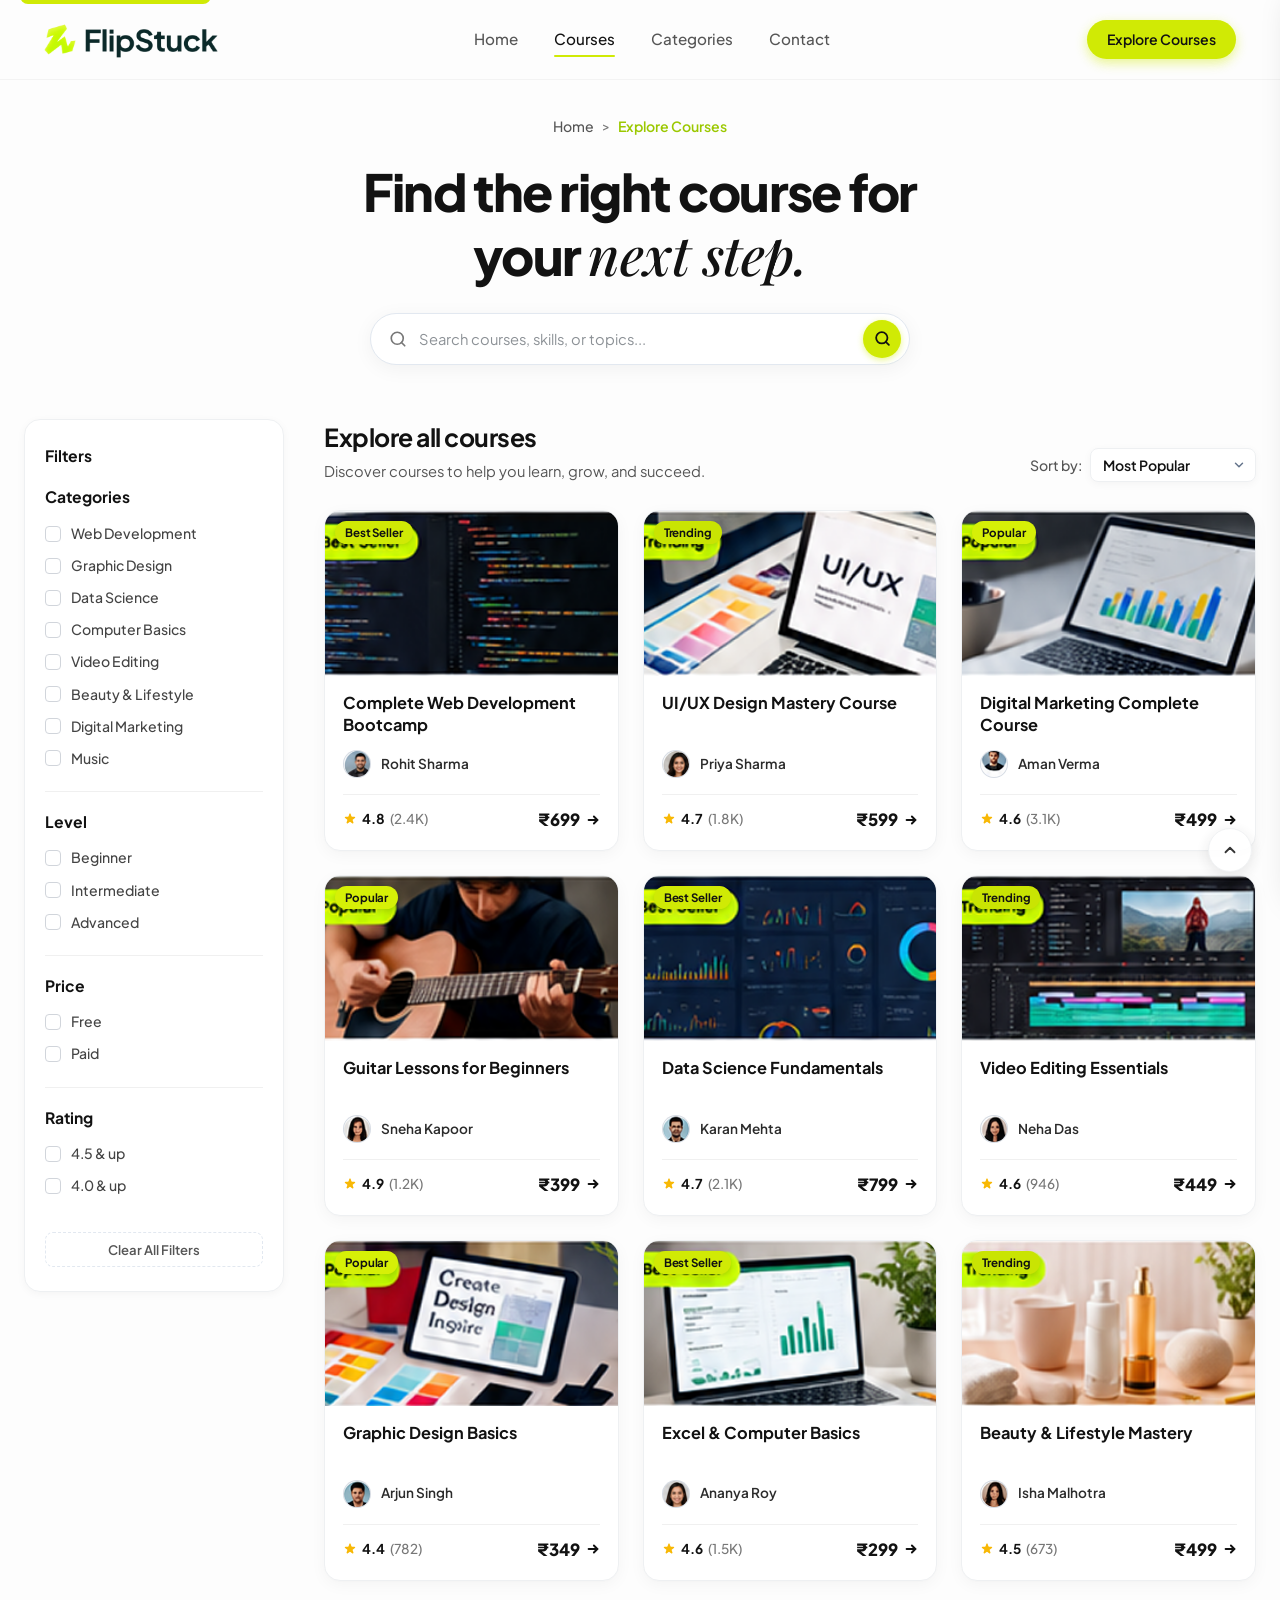
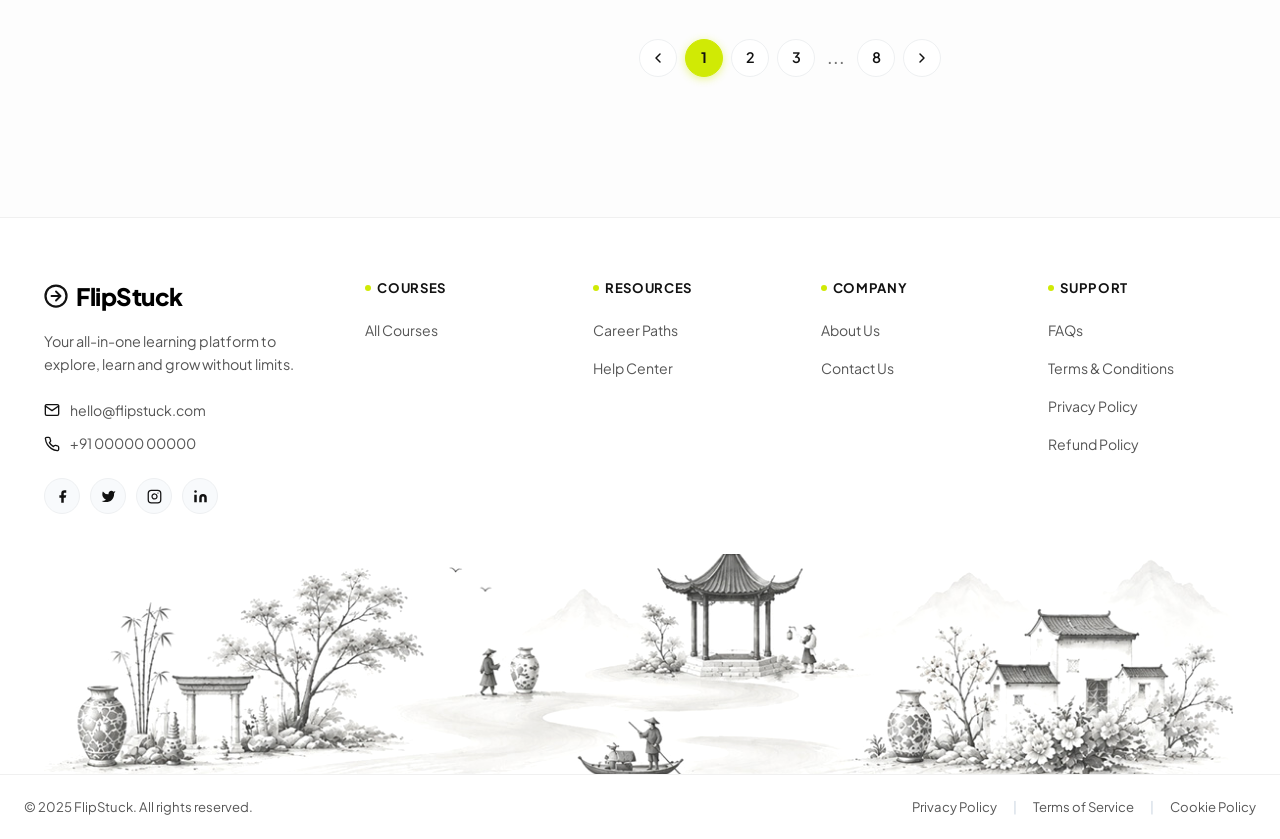
==== TaskThree/index.html @ 7bace617 "perf(production): configure vercel.json caching headers and project documentation" ====
<!DOCTYPE html>
<html lang="en">
<head>
  <meta charset="UTF-8">
  <meta name="viewport" content="width=device-width, initial-scale=1.0">
  <title>Explore Courses - FlipStuck | Find the right course for your next step</title>
  <meta name="description" content="Discover courses to help you learn, grow, and succeed with FlipStuck. Explore top-rated masterclasses in Web Development, UI/UX Design, Data Science, and more.">
  
  <!-- OpenGraph / Social Metadata -->
  <meta property="og:type" content="website">
  <meta property="og:title" content="Explore Courses - FlipStuck">
  <meta property="og:description" content="Find the right course for your next step. Explore web development, design, marketing, data science, and more.">
  <meta property="og:image" content="Assets-2/hero-image.png">
  
  <!-- Preconnect Fonts -->
  <link rel="preconnect" href="https://fonts.googleapis.com">
  <link rel="preconnect" href="https://fonts.gstatic.com" crossorigin>
  <link href="https://fonts.googleapis.com/css2?family=Instrument+Serif:ital@1&family=Plus+Jakarta+Sans:wght@400;500;600;700;800&family=Playfair+Display:ital,wght@1,500;1,600&display=swap" rel="stylesheet">
  
  <!-- Favicons & Manifest -->
  <link rel="icon" type="image/x-icon" href="Assets-2/favicon.ico">
  <link rel="shortcut icon" href="Assets-2/favicon.ico">
  <link rel="apple-touch-icon" href="Assets-2/favicon.png">
  <link rel="manifest" href="site.webmanifest">
  
  <!-- Stylesheet -->
  <link rel="stylesheet" href="style.css">
</head>
<body>
  <div id="top"></div>

  <!-- Skip to Content Link -->
  <a href="#mainContent" class="skip-link">Skip to main content</a>

  <!-- Pure CSS Mobile Menu Toggle -->
  <input type="checkbox" id="mobile-menu-toggle" class="mobile-menu-toggle-checkbox" aria-hidden="true" hidden>

  <!-- Pure CSS Mobile Filter Toggle -->
  <input type="checkbox" id="mobile-filter-toggle" class="mobile-filter-toggle-checkbox" aria-hidden="true" hidden>

  <!-- ================= HEADER / NAVBAR ================= -->
  <header class="site-header" id="siteHeader">
    <div class="header-container">
      <a href="index.html" class="brand-logo" aria-label="FlipStuck Home">
        <img src="Assets-2/logo-flip.svg" alt="FlipStuck" class="logo-img" width="140" height="38">
      </a>
      
      <nav class="nav-links" aria-label="Main Navigation">
        <a href="../T1/TaskOne/index.html" class="nav-link">Home</a>
        <a href="index.html" class="nav-link active" aria-current="page">Courses</a>
        <a href="#categories" class="nav-link">Categories</a>
        <a href="#contact" class="nav-link">Contact</a>
      </nav>

      <div class="header-right">
        <div class="header-action">
          <a href="#exploreGrid" class="btn btn-primary btn-sm">Explore Courses</a>
        </div>
        <!-- Pure CSS Mobile Hamburger Button -->
        <label for="mobile-menu-toggle" class="mobile-menu-btn" aria-label="Open mobile menu">
          <span class="hamburger-bar"></span>
          <span class="hamburger-bar"></span>
          <span class="hamburger-bar"></span>
        </label>
      </div>
    </div>
  </header>

  <!-- Pure CSS Mobile Navigation Drawer & Backdrop -->
  <label for="mobile-menu-toggle" class="mobile-nav-backdrop" id="mobileNavBackdrop"></label>
  <aside class="mobile-nav-drawer" id="mobileNavDrawer" aria-label="Mobile Navigation Menu">
    <div class="mobile-nav-header">
      <a href="index.html" class="brand-logo">
        <img src="Assets-2/logo-flip.svg" alt="FlipStuck" class="logo-img" width="130" height="35">
      </a>
      <label for="mobile-menu-toggle" class="mobile-nav-close" aria-label="Close menu">
        <svg viewBox="0 0 24 24" width="20" height="20" fill="none" stroke="currentColor" stroke-width="2.2" stroke-linecap="round" stroke-linejoin="round">
          <line x1="18" y1="6" x2="6" y2="18"></line>
          <line x1="6" y1="6" x2="18" y2="18"></line>
        </svg>
      </label>
    </div>
    <div class="mobile-nav-content">
      <ul class="mobile-nav-list">
        <li><a href="../T1/TaskOne/index.html" class="mobile-nav-link">Home</a></li>
        <li><a href="index.html" class="mobile-nav-link active">Courses</a></li>
        <li><a href="#categories" class="mobile-nav-link">Categories</a></li>
        <li><a href="#contact" class="mobile-nav-link">Contact</a></li>
      </ul>
      <div class="mobile-nav-action">
        <a href="#exploreGrid" class="btn btn-primary mobile-cta-btn">Explore Courses</a>
      </div>
    </div>
  </aside>

  <!-- Pure CSS Mobile Filter Backdrop -->
  <label for="mobile-filter-toggle" class="filter-backdrop" id="filterBackdrop"></label>

  <main id="mainContent">
    <!-- ================= BREADCRUMB & HERO SEARCH ================= -->
    <section class="explore-hero-section">
      <div class="explore-hero-container">
        <!-- Breadcrumb -->
        <nav class="breadcrumb-nav" aria-label="Breadcrumbs">
          <a href="../T1/TaskOne/index.html" class="breadcrumb-link">Home</a>
          <span class="breadcrumb-separator" aria-hidden="true">&gt;</span>
          <span class="breadcrumb-current" aria-current="page">Explore Courses</span>
        </nav>

        <!-- Main Page Title -->
        <h1 class="explore-hero-title">
          Find the right course for<br>
          your <span class="serif-italic">next step.</span>
        </h1>

        <!-- Pure HTML Search Input Bar -->
        <form class="search-bar-form" id="searchForm" role="search" method="GET" action="#exploreGrid">
          <div class="search-bar-wrapper">
            <svg class="search-leading-icon" viewBox="0 0 24 24" fill="none" stroke="currentColor" stroke-width="2.2" stroke-linecap="round" stroke-linejoin="round" aria-hidden="true">
              <circle cx="11" cy="11" r="8"></circle>
              <line x1="21" y1="21" x2="16.65" y2="16.65"></line>
            </svg>
            <input type="search" id="courseSearchInput" name="q" class="search-input" placeholder="Search courses, skills, or topics..." autocomplete="off" aria-label="Search courses by keyword">
            <button type="submit" class="search-btn-circle" aria-label="Execute Search">
              <svg viewBox="0 0 24 24" fill="none" stroke="currentColor" stroke-width="2.5" stroke-linecap="round" stroke-linejoin="round" aria-hidden="true">
                <circle cx="11" cy="11" r="8"></circle>
                <line x1="21" y1="21" x2="16.65" y2="16.65"></line>
              </svg>
            </button>
          </div>
        </form>
      </div>
    </section>

    <!-- ================= MAIN EXPLORE CONTENT & FILTERS ================= -->
    <section class="explore-main-section" id="exploreGrid">
      <div class="explore-layout-container">
        
        <!-- Mobile Filter Bar (Visible on mobile/tablet) -->
        <div class="mobile-filter-bar">
          <label for="mobile-filter-toggle" class="mobile-filter-trigger" aria-label="Open filter sidebar">
            <svg width="18" height="18" viewBox="0 0 24 24" fill="none" stroke="currentColor" stroke-width="2" stroke-linecap="round" stroke-linejoin="round">
              <line x1="4" y1="21" x2="4" y2="14"></line>
              <line x1="4" y1="10" x2="4" y2="3"></line>
              <line x1="12" y1="21" x2="12" y2="12"></line>
              <line x1="12" y1="8" x2="12" y2="3"></line>
              <line x1="20" y1="21" x2="20" y2="16"></line>
              <line x1="20" y1="12" x2="20" y2="3"></line>
              <line x1="1" y1="14" x2="7" y2="14"></line>
              <line x1="9" y1="8" x2="15" y2="8"></line>
              <line x1="17" y1="16" x2="23" y2="16"></line>
            </svg>
            <span>Filters</span>
          </label>
          
          <div class="sort-container">
            <label for="mobileSortSelect" class="sort-label">Sort by:</label>
            <div class="sort-select-wrapper">
              <select id="mobileSortSelect" class="sort-select" aria-label="Sort courses">
                <option value="popular">Most Popular</option>
                <option value="rating">Highest Rated</option>
                <option value="price-low">Price: Low to High</option>
                <option value="price-high">Price: High to Low</option>
              </select>
              <svg class="sort-chevron-icon" viewBox="0 0 24 24" fill="none" stroke="currentColor" stroke-width="2.5" stroke-linecap="round" stroke-linejoin="round">
                <polyline points="6 9 12 15 18 9"></polyline>
              </svg>
            </div>
          </div>
        </div>

        <!-- ================= FILTER SIDEBAR (PURE HTML & CSS) ================= -->
        <aside class="filter-sidebar" id="filterSidebar" aria-label="Course Filters">
          <form method="GET" action="#exploreGrid">
            <div class="sidebar-header-row">
              <h3 class="filter-group-title" style="margin-bottom: 0;">Filters</h3>
              <label for="mobile-filter-toggle" class="sidebar-close-btn" aria-label="Close filters">
                <svg width="18" height="18" viewBox="0 0 24 24" fill="none" stroke="currentColor" stroke-width="2" stroke-linecap="round" stroke-linejoin="round">
                  <line x1="18" y1="6" x2="6" y2="18"></line>
                  <line x1="6" y1="6" x2="18" y2="18"></line>
                </svg>
              </label>
            </div>

            <!-- Group 1: Categories -->
            <div class="filter-group" id="categories">
              <h3 class="filter-group-title">Categories</h3>
              <ul class="filter-options-list">
                <li>
                  <label class="filter-checkbox-label">
                    <input type="checkbox" name="category" value="web-development">
                    <span>Web Development</span>
                  </label>
                </li>
                <li>
                  <label class="filter-checkbox-label">
                    <input type="checkbox" name="category" value="graphic-design">
                    <span>Graphic Design</span>
                  </label>
                </li>
                <li>
                  <label class="filter-checkbox-label">
                    <input type="checkbox" name="category" value="data-science">
                    <span>Data Science</span>
                  </label>
                </li>
                <li>
                  <label class="filter-checkbox-label">
                    <input type="checkbox" name="category" value="computer-basics">
                    <span>Computer Basics</span>
                  </label>
                </li>
                <li>
                  <label class="filter-checkbox-label">
                    <input type="checkbox" name="category" value="video-editing">
                    <span>Video Editing</span>
                  </label>
                </li>
                <li>
                  <label class="filter-checkbox-label">
                    <input type="checkbox" name="category" value="beauty-lifestyle">
                    <span>Beauty &amp; Lifestyle</span>
                  </label>
                </li>
                <li>
                  <label class="filter-checkbox-label">
                    <input type="checkbox" name="category" value="digital-marketing">
                    <span>Digital Marketing</span>
                  </label>
                </li>
                <li>
                  <label class="filter-checkbox-label">
                    <input type="checkbox" name="category" value="music">
                    <span>Music</span>
                  </label>
                </li>
              </ul>
            </div>

            <hr class="filter-divider">

            <!-- Group 2: Level -->
            <div class="filter-group">
              <h3 class="filter-group-title">Level</h3>
              <ul class="filter-options-list">
                <li>
                  <label class="filter-checkbox-label">
                    <input type="checkbox" name="level" value="beginner">
                    <span>Beginner</span>
                  </label>
                </li>
                <li>
                  <label class="filter-checkbox-label">
                    <input type="checkbox" name="level" value="intermediate">
                    <span>Intermediate</span>
                  </label>
                </li>
                <li>
                  <label class="filter-checkbox-label">
                    <input type="checkbox" name="level" value="advanced">
                    <span>Advanced</span>
                  </label>
                </li>
              </ul>
            </div>

            <hr class="filter-divider">

            <!-- Group 3: Price -->
            <div class="filter-group">
              <h3 class="filter-group-title">Price</h3>
              <ul class="filter-options-list">
                <li>
                  <label class="filter-checkbox-label">
                    <input type="checkbox" name="price" value="free">
                    <span>Free</span>
                  </label>
                </li>
                <li>
                  <label class="filter-checkbox-label">
                    <input type="checkbox" name="price" value="paid">
                    <span>Paid</span>
                  </label>
                </li>
              </ul>
            </div>

            <hr class="filter-divider">

            <!-- Group 4: Rating -->
            <div class="filter-group">
              <h3 class="filter-group-title">Rating</h3>
              <ul class="filter-options-list">
                <li>
                  <label class="filter-checkbox-label">
                    <input type="checkbox" name="rating" value="4.5">
                    <span>4.5 &amp; up</span>
                  </label>
                </li>
                <li>
                  <label class="filter-checkbox-label">
                    <input type="checkbox" name="rating" value="4.0">
                    <span>4.0 &amp; up</span>
                  </label>
                </li>
              </ul>
            </div>

            <!-- Pure HTML Reset Button -->
            <button type="reset" class="clear-filters-btn" id="clearFiltersBtn">Clear All Filters</button>
          </form>
        </aside>

        <!-- ================= RIGHT COLUMN: COURSES GRID ================= -->
        <div class="explore-main-content">
          <!-- Top Row Header -->
          <div class="content-header-row">
            <div class="content-header-left">
              <h2 class="section-main-title">Explore all courses</h2>
              <p class="section-subtitle">Discover courses to help you learn, grow, and succeed.</p>
            </div>

            <!-- Desktop Sort Dropdown -->
            <div class="sort-container">
              <label for="desktopSortSelect" class="sort-label">Sort by:</label>
              <div class="sort-select-wrapper">
                <select id="desktopSortSelect" class="sort-select" aria-label="Sort courses">
                  <option value="popular">Most Popular</option>
                  <option value="rating">Highest Rated</option>
                  <option value="price-low">Price: Low to High</option>
                  <option value="price-high">Price: High to Low</option>
                </select>
                <svg class="sort-chevron-icon" viewBox="0 0 24 24" fill="none" stroke="currentColor" stroke-width="2.5" stroke-linecap="round" stroke-linejoin="round" aria-hidden="true">
                  <polyline points="6 9 12 15 18 9"></polyline>
                </svg>
              </div>
            </div>
          </div>

          <!-- 9 Course Cards Grid -->
          <div class="courses-grid" id="coursesGrid" role="region" aria-label="Courses Catalog">

            <!-- Card 1: Web Development -->
            <article class="course-card">
              <div class="card-media-wrapper">
                <span class="card-badge">Best Seller</span>
                <img src="Assets-2/course-web-dev.png" alt="Complete Web Development Bootcamp" class="card-thumbnail" loading="lazy" decoding="async">
              </div>
              <div class="card-body">
                <h3 class="card-course-title">
                  <a href="#">Complete Web Development Bootcamp</a>
                </h3>
                <div class="card-instructor-row">
                  <img src="Assets-2/avatar-rohit.png" alt="Rohit Sharma" class="instructor-avatar" width="28" height="28" loading="lazy">
                  <span class="instructor-name">Rohit Sharma</span>
                </div>
                <div class="card-footer-row">
                  <div class="card-rating-block">
                    <svg class="star-icon" viewBox="0 0 20 20" aria-hidden="true">
                      <path d="M9.049 2.927c.3-.921 1.603-.921 1.902 0l1.07 3.292a1 1 0 00.95.69h3.462c.969 0 1.371 1.24.588 1.81l-2.8 2.034a1 1 0 00-.364 1.118l1.07 3.292c.3.921-.755 1.688-1.54 1.118l-2.8-2.034a1 1 0 00-1.175 0l-2.8 2.034c-.784.57-1.838-.197-1.539-1.118l1.07-3.292a1 1 0 00-.364-1.118L2.98 8.72c-.783-.57-.38-1.81.588-1.81h3.461a1 1 0 00.951-.69l1.07-3.292z"></path>
                    </svg>
                    <span class="rating-score">4.8</span>
                    <span class="rating-count">(2.4K)</span>
                  </div>
                  <a href="#" class="card-price-action" aria-label="Enroll in Complete Web Development Bootcamp for ₹699">
                    <span>₹699</span>
                    <svg class="arrow-icon" viewBox="0 0 16 16" fill="none" stroke="currentColor" stroke-width="2.2" stroke-linecap="round" stroke-linejoin="round" aria-hidden="true">
                      <line x1="3" y1="8" x2="13" y2="8"></line>
                      <polyline points="9 4 13 8 9 12"></polyline>
                    </svg>
                  </a>
                </div>
              </div>
            </article>

            <!-- Card 2: UI/UX Design -->
            <article class="course-card">
              <div class="card-media-wrapper">
                <span class="card-badge trending">Trending</span>
                <img src="Assets-2/course-ui-ux.png" alt="UI/UX Design Mastery Course" class="card-thumbnail" loading="lazy" decoding="async">
              </div>
              <div class="card-body">
                <h3 class="card-course-title">
                  <a href="#">UI/UX Design Mastery Course</a>
                </h3>
                <div class="card-instructor-row">
                  <img src="Assets-2/avatar-priya.png" alt="Priya Sharma" class="instructor-avatar" width="28" height="28" loading="lazy">
                  <span class="instructor-name">Priya Sharma</span>
                </div>
                <div class="card-footer-row">
                  <div class="card-rating-block">
                    <svg class="star-icon" viewBox="0 0 20 20" aria-hidden="true">
                      <path d="M9.049 2.927c.3-.921 1.603-.921 1.902 0l1.07 3.292a1 1 0 00.95.69h3.462c.969 0 1.371 1.24.588 1.81l-2.8 2.034a1 1 0 00-.364 1.118l1.07 3.292c.3.921-.755 1.688-1.54 1.118l-2.8-2.034a1 1 0 00-1.175 0l-2.8 2.034c-.784.57-1.838-.197-1.539-1.118l1.07-3.292a1 1 0 00-.364-1.118L2.98 8.72c-.783-.57-.38-1.81.588-1.81h3.461a1 1 0 00.951-.69l1.07-3.292z"></path>
                    </svg>
                    <span class="rating-score">4.7</span>
                    <span class="rating-count">(1.8K)</span>
                  </div>
                  <a href="#" class="card-price-action" aria-label="Enroll in UI/UX Design Mastery Course for ₹599">
                    <span>₹599</span>
                    <svg class="arrow-icon" viewBox="0 0 16 16" fill="none" stroke="currentColor" stroke-width="2.2" stroke-linecap="round" stroke-linejoin="round" aria-hidden="true">
                      <line x1="3" y1="8" x2="13" y2="8"></line>
                      <polyline points="9 4 13 8 9 12"></polyline>
                    </svg>
                  </a>
                </div>
              </div>
            </article>

            <!-- Card 3: Digital Marketing -->
            <article class="course-card">
              <div class="card-media-wrapper">
                <span class="card-badge popular">Popular</span>
                <img src="Assets-2/course-digital-marketing.png" alt="Digital Marketing Complete Course" class="card-thumbnail" loading="lazy" decoding="async">
              </div>
              <div class="card-body">
                <h3 class="card-course-title">
                  <a href="#">Digital Marketing Complete Course</a>
                </h3>
                <div class="card-instructor-row">
                  <img src="Assets-2/avatar-aman.png" alt="Aman Verma" class="instructor-avatar" width="28" height="28" loading="lazy">
                  <span class="instructor-name">Aman Verma</span>
                </div>
                <div class="card-footer-row">
                  <div class="card-rating-block">
                    <svg class="star-icon" viewBox="0 0 20 20" aria-hidden="true">
                      <path d="M9.049 2.927c.3-.921 1.603-.921 1.902 0l1.07 3.292a1 1 0 00.95.69h3.462c.969 0 1.371 1.24.588 1.81l-2.8 2.034a1 1 0 00-.364 1.118l1.07 3.292c.3.921-.755 1.688-1.54 1.118l-2.8-2.034a1 1 0 00-1.175 0l-2.8 2.034c-.784.57-1.838-.197-1.539-1.118l1.07-3.292a1 1 0 00-.364-1.118L2.98 8.72c-.783-.57-.38-1.81.588-1.81h3.461a1 1 0 00.951-.69l1.07-3.292z"></path>
                    </svg>
                    <span class="rating-score">4.6</span>
                    <span class="rating-count">(3.1K)</span>
                  </div>
                  <a href="#" class="card-price-action" aria-label="Enroll in Digital Marketing Complete Course for ₹499">
                    <span>₹499</span>
                    <svg class="arrow-icon" viewBox="0 0 16 16" fill="none" stroke="currentColor" stroke-width="2.2" stroke-linecap="round" stroke-linejoin="round" aria-hidden="true">
                      <line x1="3" y1="8" x2="13" y2="8"></line>
                      <polyline points="9 4 13 8 9 12"></polyline>
                    </svg>
                  </a>
                </div>
              </div>
            </article>

            <!-- Card 4: Guitar Lessons -->
            <article class="course-card">
              <div class="card-media-wrapper">
                <span class="card-badge popular">Popular</span>
                <img src="Assets-2/course-guitar.png" alt="Guitar Lessons for Beginners" class="card-thumbnail" loading="lazy" decoding="async">
              </div>
              <div class="card-body">
                <h3 class="card-course-title">
                  <a href="#">Guitar Lessons for Beginners</a>
                </h3>
                <div class="card-instructor-row">
                  <img src="Assets-2/avatar-sneha.png" alt="Sneha Kapoor" class="instructor-avatar" width="28" height="28" loading="lazy">
                  <span class="instructor-name">Sneha Kapoor</span>
                </div>
                <div class="card-footer-row">
                  <div class="card-rating-block">
                    <svg class="star-icon" viewBox="0 0 20 20" aria-hidden="true">
                      <path d="M9.049 2.927c.3-.921 1.603-.921 1.902 0l1.07 3.292a1 1 0 00.95.69h3.462c.969 0 1.371 1.24.588 1.81l-2.8 2.034a1 1 0 00-.364 1.118l1.07 3.292c.3.921-.755 1.688-1.54 1.118l-2.8-2.034a1 1 0 00-1.175 0l-2.8 2.034c-.784.57-1.838-.197-1.539-1.118l1.07-3.292a1 1 0 00-.364-1.118L2.98 8.72c-.783-.57-.38-1.81.588-1.81h3.461a1 1 0 00.951-.69l1.07-3.292z"></path>
                    </svg>
                    <span class="rating-score">4.9</span>
                    <span class="rating-count">(1.2K)</span>
                  </div>
                  <a href="#" class="card-price-action" aria-label="Enroll in Guitar Lessons for Beginners for ₹399">
                    <span>₹399</span>
                    <svg class="arrow-icon" viewBox="0 0 16 16" fill="none" stroke="currentColor" stroke-width="2.2" stroke-linecap="round" stroke-linejoin="round" aria-hidden="true">
                      <line x1="3" y1="8" x2="13" y2="8"></line>
                      <polyline points="9 4 13 8 9 12"></polyline>
                    </svg>
                  </a>
                </div>
              </div>
            </article>

            <!-- Card 5: Data Science -->
            <article class="course-card">
              <div class="card-media-wrapper">
                <span class="card-badge">Best Seller</span>
                <img src="Assets-2/course-data-science.png" alt="Data Science Fundamentals" class="card-thumbnail" loading="lazy" decoding="async">
              </div>
              <div class="card-body">
                <h3 class="card-course-title">
                  <a href="#">Data Science Fundamentals</a>
                </h3>
                <div class="card-instructor-row">
                  <img src="Assets-2/avatar-karan.png" alt="Karan Mehta" class="instructor-avatar" width="28" height="28" loading="lazy">
                  <span class="instructor-name">Karan Mehta</span>
                </div>
                <div class="card-footer-row">
                  <div class="card-rating-block">
                    <svg class="star-icon" viewBox="0 0 20 20" aria-hidden="true">
                      <path d="M9.049 2.927c.3-.921 1.603-.921 1.902 0l1.07 3.292a1 1 0 00.95.69h3.462c.969 0 1.371 1.24.588 1.81l-2.8 2.034a1 1 0 00-.364 1.118l1.07 3.292c.3.921-.755 1.688-1.54 1.118l-2.8-2.034a1 1 0 00-1.175 0l-2.8 2.034c-.784.57-1.838-.197-1.539-1.118l1.07-3.292a1 1 0 00-.364-1.118L2.98 8.72c-.783-.57-.38-1.81.588-1.81h3.461a1 1 0 00.951-.69l1.07-3.292z"></path>
                    </svg>
                    <span class="rating-score">4.7</span>
                    <span class="rating-count">(2.1K)</span>
                  </div>
                  <a href="#" class="card-price-action" aria-label="Enroll in Data Science Fundamentals for ₹799">
                    <span>₹799</span>
                    <svg class="arrow-icon" viewBox="0 0 16 16" fill="none" stroke="currentColor" stroke-width="2.2" stroke-linecap="round" stroke-linejoin="round" aria-hidden="true">
                      <line x1="3" y1="8" x2="13" y2="8"></line>
                      <polyline points="9 4 13 8 9 12"></polyline>
                    </svg>
                  </a>
                </div>
              </div>
            </article>

            <!-- Card 6: Video Editing -->
            <article class="course-card">
              <div class="card-media-wrapper">
                <span class="card-badge trending">Trending</span>
                <img src="Assets-2/course-video-editing.png" alt="Video Editing Essentials" class="card-thumbnail" loading="lazy" decoding="async">
              </div>
              <div class="card-body">
                <h3 class="card-course-title">
                  <a href="#">Video Editing Essentials</a>
                </h3>
                <div class="card-instructor-row">
                  <img src="Assets-2/avatar-neha.png" alt="Neha Das" class="instructor-avatar" width="28" height="28" loading="lazy">
                  <span class="instructor-name">Neha Das</span>
                </div>
                <div class="card-footer-row">
                  <div class="card-rating-block">
                    <svg class="star-icon" viewBox="0 0 20 20" aria-hidden="true">
                      <path d="M9.049 2.927c.3-.921 1.603-.921 1.902 0l1.07 3.292a1 1 0 00.95.69h3.462c.969 0 1.371 1.24.588 1.81l-2.8 2.034a1 1 0 00-.364 1.118l1.07 3.292c.3.921-.755 1.688-1.54 1.118l-2.8-2.034a1 1 0 00-1.175 0l-2.8 2.034c-.784.57-1.838-.197-1.539-1.118l1.07-3.292a1 1 0 00-.364-1.118L2.98 8.72c-.783-.57-.38-1.81.588-1.81h3.461a1 1 0 00.951-.69l1.07-3.292z"></path>
                    </svg>
                    <span class="rating-score">4.6</span>
                    <span class="rating-count">(946)</span>
                  </div>
                  <a href="#" class="card-price-action" aria-label="Enroll in Video Editing Essentials for ₹449">
                    <span>₹449</span>
                    <svg class="arrow-icon" viewBox="0 0 16 16" fill="none" stroke="currentColor" stroke-width="2.2" stroke-linecap="round" stroke-linejoin="round" aria-hidden="true">
                      <line x1="3" y1="8" x2="13" y2="8"></line>
                      <polyline points="9 4 13 8 9 12"></polyline>
                    </svg>
                  </a>
                </div>
              </div>
            </article>

            <!-- Card 7: Graphic Design Basics -->
            <article class="course-card">
              <div class="card-media-wrapper">
                <span class="card-badge popular">Popular</span>
                <img src="Assets-2/course-graphic-design.png" alt="Graphic Design Basics" class="card-thumbnail" loading="lazy" decoding="async">
              </div>
              <div class="card-body">
                <h3 class="card-course-title">
                  <a href="#">Graphic Design Basics</a>
                </h3>
                <div class="card-instructor-row">
                  <img src="Assets-2/avatar-arjun.png" alt="Arjun Singh" class="instructor-avatar" width="28" height="28" loading="lazy">
                  <span class="instructor-name">Arjun Singh</span>
                </div>
                <div class="card-footer-row">
                  <div class="card-rating-block">
                    <svg class="star-icon" viewBox="0 0 20 20" aria-hidden="true">
                      <path d="M9.049 2.927c.3-.921 1.603-.921 1.902 0l1.07 3.292a1 1 0 00.95.69h3.462c.969 0 1.371 1.24.588 1.81l-2.8 2.034a1 1 0 00-.364 1.118l1.07 3.292c.3.921-.755 1.688-1.54 1.118l-2.8-2.034a1 1 0 00-1.175 0l-2.8 2.034c-.784.57-1.838-.197-1.539-1.118l1.07-3.292a1 1 0 00-.364-1.118L2.98 8.72c-.783-.57-.38-1.81.588-1.81h3.461a1 1 0 00.951-.69l1.07-3.292z"></path>
                    </svg>
                    <span class="rating-score">4.4</span>
                    <span class="rating-count">(782)</span>
                  </div>
                  <a href="#" class="card-price-action" aria-label="Enroll in Graphic Design Basics for ₹349">
                    <span>₹349</span>
                    <svg class="arrow-icon" viewBox="0 0 16 16" fill="none" stroke="currentColor" stroke-width="2.2" stroke-linecap="round" stroke-linejoin="round" aria-hidden="true">
                      <line x1="3" y1="8" x2="13" y2="8"></line>
                      <polyline points="9 4 13 8 9 12"></polyline>
                    </svg>
                  </a>
                </div>
              </div>
            </article>

            <!-- Card 8: Excel & Computer Basics -->
            <article class="course-card">
              <div class="card-media-wrapper">
                <span class="card-badge">Best Seller</span>
                <img src="Assets-2/course-excel-basics.png" alt="Excel & Computer Basics" class="card-thumbnail" loading="lazy" decoding="async">
              </div>
              <div class="card-body">
                <h3 class="card-course-title">
                  <a href="../T2/index.html">Excel &amp; Computer Basics</a>
                </h3>
                <div class="card-instructor-row">
                  <img src="Assets-2/avatar-ananya.png" alt="Ananya Roy" class="instructor-avatar" width="28" height="28" loading="lazy">
                  <span class="instructor-name">Ananya Roy</span>
                </div>
                <div class="card-footer-row">
                  <div class="card-rating-block">
                    <svg class="star-icon" viewBox="0 0 20 20" aria-hidden="true">
                      <path d="M9.049 2.927c.3-.921 1.603-.921 1.902 0l1.07 3.292a1 1 0 00.95.69h3.462c.969 0 1.371 1.24.588 1.81l-2.8 2.034a1 1 0 00-.364 1.118l1.07 3.292c.3.921-.755 1.688-1.54 1.118l-2.8-2.034a1 1 0 00-1.175 0l-2.8 2.034c-.784.57-1.838-.197-1.539-1.118l1.07-3.292a1 1 0 00-.364-1.118L2.98 8.72c-.783-.57-.38-1.81.588-1.81h3.461a1 1 0 00.951-.69l1.07-3.292z"></path>
                    </svg>
                    <span class="rating-score">4.6</span>
                    <span class="rating-count">(1.5K)</span>
                  </div>
                  <a href="../T2/index.html" class="card-price-action" aria-label="Enroll in Excel & Computer Basics for ₹299">
                    <span>₹299</span>
                    <svg class="arrow-icon" viewBox="0 0 16 16" fill="none" stroke="currentColor" stroke-width="2.2" stroke-linecap="round" stroke-linejoin="round" aria-hidden="true">
                      <line x1="3" y1="8" x2="13" y2="8"></line>
                      <polyline points="9 4 13 8 9 12"></polyline>
                    </svg>
                  </a>
                </div>
              </div>
            </article>

            <!-- Card 9: Beauty & Lifestyle Mastery -->
            <article class="course-card">
              <div class="card-media-wrapper">
                <span class="card-badge trending">Trending</span>
                <img src="Assets-2/course-beauty-lifestyle.png" alt="Beauty & Lifestyle Mastery" class="card-thumbnail" loading="lazy" decoding="async">
              </div>
              <div class="card-body">
                <h3 class="card-course-title">
                  <a href="#">Beauty &amp; Lifestyle Mastery</a>
                </h3>
                <div class="card-instructor-row">
                  <img src="Assets-2/avatar-isha.png" alt="Isha Malhotra" class="instructor-avatar" width="28" height="28" loading="lazy">
                  <span class="instructor-name">Isha Malhotra</span>
                </div>
                <div class="card-footer-row">
                  <div class="card-rating-block">
                    <svg class="star-icon" viewBox="0 0 20 20" aria-hidden="true">
                      <path d="M9.049 2.927c.3-.921 1.603-.921 1.902 0l1.07 3.292a1 1 0 00.95.69h3.462c.969 0 1.371 1.24.588 1.81l-2.8 2.034a1 1 0 00-.364 1.118l1.07 3.292c.3.921-.755 1.688-1.54 1.118l-2.8-2.034a1 1 0 00-1.175 0l-2.8 2.034c-.784.57-1.838-.197-1.539-1.118l1.07-3.292a1 1 0 00-.364-1.118L2.98 8.72c-.783-.57-.38-1.81.588-1.81h3.461a1 1 0 00.951-.69l1.07-3.292z"></path>
                    </svg>
                    <span class="rating-score">4.5</span>
                    <span class="rating-count">(673)</span>
                  </div>
                  <a href="#" class="card-price-action" aria-label="Enroll in Beauty & Lifestyle Mastery for ₹499">
                    <span>₹499</span>
                    <svg class="arrow-icon" viewBox="0 0 16 16" fill="none" stroke="currentColor" stroke-width="2.2" stroke-linecap="round" stroke-linejoin="round" aria-hidden="true">
                      <line x1="3" y1="8" x2="13" y2="8"></line>
                      <polyline points="9 4 13 8 9 12"></polyline>
                    </svg>
                  </a>
                </div>
              </div>
            </article>

          </div>

          <!-- Pure HTML Pagination Controls -->
          <nav class="pagination-container" aria-label="Catalog Pagination">
            <a href="#exploreGrid" class="pagination-btn" aria-label="Previous Page">
              <svg width="16" height="16" viewBox="0 0 24 24" fill="none" stroke="currentColor" stroke-width="2.2" stroke-linecap="round" stroke-linejoin="round">
                <polyline points="15 18 9 12 15 6"></polyline>
              </svg>
            </a>
            <a href="#exploreGrid" class="pagination-btn active" aria-current="page">1</a>
            <a href="#exploreGrid" class="pagination-btn">2</a>
            <a href="#exploreGrid" class="pagination-btn">3</a>
            <span class="pagination-ellipsis" aria-hidden="true">...</span>
            <a href="#exploreGrid" class="pagination-btn">8</a>
            <a href="#exploreGrid" class="pagination-btn" aria-label="Next Page">
              <svg width="16" height="16" viewBox="0 0 24 24" fill="none" stroke="currentColor" stroke-width="2.2" stroke-linecap="round" stroke-linejoin="round">
                <polyline points="9 18 15 12 9 6"></polyline>
              </svg>
            </a>
          </nav>

        </div>
      </div>
    </section>
  </main>

  <!-- ================= FOOTER SECTION ================= -->
  <footer class="site-footer" id="contact">
    <div class="footer-top-container">
      
      <!-- Column 1: Brand Info -->
      <div class="footer-brand-col">
        <a href="index.html" class="footer-brand-logo" aria-label="FlipStuck Home">
          <svg class="footer-brand-icon" viewBox="0 0 32 32" fill="none" xmlns="http://www.w3.org/2000/svg">
            <circle cx="16" cy="16" r="14" stroke="#121212" stroke-width="3"></circle>
            <path d="M10 16h12M16 10l6 6-6 6" stroke="#121212" stroke-width="2.5" stroke-linecap="round" stroke-linejoin="round"></path>
          </svg>
          <span>FlipStuck</span>
        </a>
        <p class="footer-brand-desc">
          Your all-in-one learning platform to explore, learn and grow without limits.
        </p>
        <ul class="footer-contact-list">
          <li class="footer-contact-item">
            <svg viewBox="0 0 24 24" fill="none" stroke="currentColor" stroke-width="2" stroke-linecap="round" stroke-linejoin="round">
              <path d="M4 4h16c1.1 0 2 .9 2 2v12c0 1.1-.9 2-2 2H4c-1.1 0-2-.9-2-2V6c0-1.1.9-2 2-2z"></path>
              <polyline points="22,6 12,13 2,6"></polyline>
            </svg>
            <a href="mailto:hello@flipstuck.com">hello@flipstuck.com</a>
          </li>
          <li class="footer-contact-item">
            <svg viewBox="0 0 24 24" fill="none" stroke="currentColor" stroke-width="2" stroke-linecap="round" stroke-linejoin="round">
              <path d="M22 16.92v3a2 2 0 0 1-2.18 2 19.79 19.79 0 0 1-8.63-3.07 19.5 19.5 0 0 1-6-6 19.79 19.79 0 0 1-3.07-8.67A2 2 0 0 1 4.11 2h3a2 2 0 0 1 2 1.72 12.84 12.84 0 0 0 .7 2.81 2 2 0 0 1-.45 2.11L8.09 9.91a16 16 0 0 0 6 6l1.27-1.27a2 2 0 0 1 2.11-.45 12.84 12.84 0 0 0 2.81.7A2 2 0 0 1 22 16.92z"></path>
            </svg>
            <a href="tel:+910000000000">+91 00000 00000</a>
          </li>
        </ul>
        <div class="footer-social-links" aria-label="Social Media Links">
          <a href="#" class="social-circle-btn" aria-label="Facebook">
            <svg viewBox="0 0 24 24" fill="currentColor">
              <path d="M18 2h-3a5 5 0 0 0-5 5v3H7v4h3v8h4v-8h3l1-4h-4V7a1 1 0 0 1 1-1h3z"></path>
            </svg>
          </a>
          <a href="#" class="social-circle-btn" aria-label="Twitter">
            <svg viewBox="0 0 24 24" fill="currentColor">
              <path d="M23 3a10.9 10.9 0 0 1-3.14 1.53 4.48 4.48 0 0 0-7.86 3v1A10.66 10.66 0 0 1 3 4s-4 9 5 13a11.64 11.64 0 0 1-7 2c9 5 20 0 20-11.5a4.5 4.5 0 0 0-.08-.83A7.72 7.72 0 0 0 23 3z"></path>
            </svg>
          </a>
          <a href="#" class="social-circle-btn" aria-label="Instagram">
            <svg viewBox="0 0 24 24" fill="none" stroke="currentColor" stroke-width="2" stroke-linecap="round" stroke-linejoin="round">
              <rect x="2" y="2" width="20" height="20" rx="5" ry="5"></rect>
              <path d="M16 11.37A4 4 0 1 1 12.63 8 4 4 0 0 1 16 11.37z"></path>
              <line x1="17.5" y1="6.5" x2="17.51" y2="6.5"></line>
            </svg>
          </a>
          <a href="#" class="social-circle-btn" aria-label="LinkedIn">
            <svg viewBox="0 0 24 24" fill="currentColor">
              <path d="M16 8a6 6 0 0 1 6 6v7h-4v-7a2 2 0 0 0-2-2 2 2 0 0 0-2 2v7h-4v-7a6 6 0 0 1 6-6zM2 9h4v12H2z"></path>
              <circle cx="4" cy="4" r="2"></circle>
            </svg>
          </a>
        </div>
      </div>

      <!-- Column 2: Courses -->
      <div class="footer-nav-col">
        <h4 class="footer-col-header">
          <span class="footer-col-dot" aria-hidden="true"></span>
          <span>Courses</span>
        </h4>
        <ul class="footer-col-links">
          <li><a href="index.html">All Courses</a></li>
        </ul>
      </div>

      <!-- Column 3: Resources -->
      <div class="footer-nav-col">
        <h4 class="footer-col-header">
          <span class="footer-col-dot" aria-hidden="true"></span>
          <span>Resources</span>
        </h4>
        <ul class="footer-col-links">
          <li><a href="#">Career Paths</a></li>
          <li><a href="#">Help Center</a></li>
        </ul>
      </div>

      <!-- Column 4: Company -->
      <div class="footer-nav-col">
        <h4 class="footer-col-header">
          <span class="footer-col-dot" aria-hidden="true"></span>
          <span>Company</span>
        </h4>
        <ul class="footer-col-links">
          <li><a href="#">About Us</a></li>
          <li><a href="#contact">Contact Us</a></li>
        </ul>
      </div>

      <!-- Column 5: Support -->
      <div class="footer-nav-col">
        <h4 class="footer-col-header">
          <span class="footer-col-dot" aria-hidden="true"></span>
          <span>Support</span>
        </h4>
        <ul class="footer-col-links">
          <li><a href="#">FAQs</a></li>
          <li><a href="#">Terms &amp; Conditions</a></li>
          <li><a href="#">Privacy Policy</a></li>
          <li><a href="#">Refund Policy</a></li>
        </ul>
      </div>

    </div>

    <!-- Panoramic Landscape Artwork Banner -->
    <div class="footer-landscape-banner">
      <img src="Assets-2/footer-bg.jpg" alt="Artistic landscape illustration with mountains, rivers, and pavilions" class="footer-landscape-img" loading="lazy">
    </div>

    <!-- Copyright Bar -->
    <div class="footer-bottom-bar">
      <div class="footer-bottom-container">
        <p class="copyright-text">&copy; 2025 FlipStuck. All rights reserved.</p>
        <div class="footer-legal-links">
          <a href="#">Privacy Policy</a>
          <span class="footer-legal-separator" aria-hidden="true">|</span>
          <a href="#">Terms of Service</a>
          <span class="footer-legal-separator" aria-hidden="true">|</span>
          <a href="#">Cookie Policy</a>
        </div>
      </div>
    </div>
  </footer>

  <!-- Pure HTML & CSS Back to Top Link -->
  <a href="#top" class="back-to-top" aria-label="Scroll back to top" title="Scroll to top">
    <svg viewBox="0 0 24 24" fill="none" stroke="currentColor" stroke-width="2.4" stroke-linecap="round" stroke-linejoin="round" aria-hidden="true">
      <polyline points="18 15 12 9 6 15"></polyline>
    </svg>
  </a>

</body>
</html>
---- TaskThree/style.css ----
/* ==========================================================================
   FLIPSTUCK - COURSE EXPLORE PAGE DESIGN SYSTEM & STYLESHEET
   1:1 Pixel-Accurate Implementation of Course Explore Page.png
   Responsive across Mobile, Tablet, Desktop, and Ultrawide displays.
   ========================================================================== */

/* --- CSS Variables & Design Tokens --- */
:root {
  /* Brand Colors */
  --color-brand: #d0ea05;
  --color-brand-hover: #c0d804;
  --color-brand-light: #eaf874;
  --color-brand-subtle: #f5fbc7;
  --color-brand-glow: rgba(208, 234, 5, 0.45);
  --color-brand-text: #8ea800;
  --color-brand-accent: #9bc800;
  
  /* Neutral Dark & Light Palette */
  --color-text-primary: #121212;
  --color-text-secondary: #555555;
  --color-text-muted: #777777;
  --color-text-subtle: #999999;
  --color-bg-page: #fdfdfd;
  --color-bg-subtle: #f8f9fa;
  --color-card-bg: #ffffff;
  
  /* Borders & Dividers */
  --color-border: #f0f0f0;
  --color-border-card: #eef0f2;
  --color-border-hover: #d0ea05;
  --color-border-input: #e2e8f0;
  
  /* Star & Ratings */
  --color-star-yellow: #f8b805;
  --color-badge-bg: #d0ea05;
  --color-badge-text: #121212;
  
  /* Typography */
  --font-sans: 'Plus Jakarta Sans', -apple-system, BlinkMacSystemFont, 'Segoe UI', Roboto, sans-serif;
  --font-serif-italic: 'Playfair Display', 'Instrument Serif', Georgia, serif;
  
  /* Spacing & Layout */
  --max-width: 1240px;
  --header-height: 80px;
  --radius-card: 16px;
  --radius-sm: 8px;
  --radius-pill: 9999px;
  --shadow-sm: 0 2px 8px rgba(0, 0, 0, 0.04);
  --shadow-card: 0 4px 16px rgba(0, 0, 0, 0.04), 0 1px 3px rgba(0, 0, 0, 0.02);
  --shadow-card-hover: 0 12px 30px rgba(0, 0, 0, 0.08), 0 2px 6px rgba(0, 0, 0, 0.04);
  --shadow-search: 0 4px 20px rgba(0, 0, 0, 0.05);
  --transition: all 0.25s cubic-bezier(0.16, 1, 0.3, 1);
}

/* --- Global Reset & Box Sizing --- */
*, *::before, *::after {
  box-sizing: border-box;
  margin: 0;
  padding: 0;
}

html {
  font-size: 16px;
  scroll-behavior: smooth;
  -webkit-font-smoothing: antialiased;
  -moz-osx-font-smoothing: grayscale;
}

body {
  font-family: var(--font-sans);
  background-color: var(--color-bg-page);
  color: var(--color-text-primary);
  line-height: 1.5;
  overflow-x: hidden;
  min-height: 100vh;
  display: flex;
  flex-direction: column;
}

main {
  flex: 1;
}

img {
  max-width: 100%;
  height: auto;
  display: block;
}

a {
  color: inherit;
  text-decoration: none;
  transition: var(--transition);
}

button, input, select {
  font-family: inherit;
  font-size: inherit;
  border: none;
  background: none;
  outline: none;
}

button {
  cursor: pointer;
}

/* --- Accessibility: Skip to Content --- */
.skip-link {
  position: absolute;
  top: -40px;
  left: 20px;
  background: var(--color-brand);
  color: #000;
  padding: 10px 16px;
  font-weight: 700;
  border-radius: var(--radius-sm);
  z-index: 10000;
  transition: top 0.2s ease;
}
.skip-link:focus {
  top: 15px;
}

/* --- Typography Utilities --- */
.serif-italic {
  font-family: var(--font-serif-italic);
  font-style: italic;
  font-weight: 500;
}

/* --- Buttons --- */
.btn {
  display: inline-flex;
  align-items: center;
  justify-content: center;
  gap: 8px;
  font-weight: 600;
  font-size: 0.95rem;
  padding: 12px 24px;
  border-radius: var(--radius-pill);
  transition: var(--transition);
  white-space: nowrap;
}

.btn-primary {
  background-color: var(--color-brand);
  color: var(--color-text-primary);
  box-shadow: 0 4px 12px var(--color-brand-glow);
}

.btn-primary:hover {
  background-color: var(--color-brand-hover);
  transform: translateY(-2px);
  box-shadow: 0 6px 16px rgba(208, 234, 5, 0.6);
}

.btn-primary:active {
  transform: translateY(0);
}

.btn-sm {
  padding: 9px 20px;
  font-size: 0.88rem;
}

/* ==========================================================================
   HEADER / NAVBAR
   ========================================================================== */
.site-header {
  position: sticky;
  top: 0;
  width: 100%;
  height: var(--header-height);
  background-color: rgba(253, 253, 253, 0.92);
  backdrop-filter: blur(12px);
  -webkit-backdrop-filter: blur(12px);
  z-index: 1000;
  border-bottom: 1px solid rgba(0, 0, 0, 0.04);
  transition: var(--transition);
}

.site-header.scrolled {
  background-color: rgba(255, 255, 255, 0.96);
  box-shadow: 0 4px 20px rgba(0, 0, 0, 0.06);
  border-bottom-color: rgba(0, 0, 0, 0.08);
}

.header-container {
  max-width: var(--max-width);
  height: 100%;
  margin: 0 auto;
  padding: 0 24px;
  display: flex;
  align-items: center;
  justify-content: space-between;
}

.brand-logo {
  display: flex;
  align-items: center;
  text-decoration: none;
}

.logo-img {
  height: 38px;
  width: auto;
  object-fit: contain;
}

.nav-links {
  display: flex;
  align-items: center;
  gap: 36px;
}

.nav-link {
  font-size: 0.95rem;
  font-weight: 500;
  color: var(--color-text-secondary);
  position: relative;
  padding: 6px 0;
}

.nav-link:hover,
.nav-link.active {
  color: var(--color-text-primary);
}

.nav-link.active::after {
  content: '';
  position: absolute;
  bottom: 0;
  left: 0;
  width: 100%;
  height: 2px;
  background-color: var(--color-brand);
  border-radius: 2px;
}

.header-right {
  display: flex;
  align-items: center;
  gap: 16px;
}

/* Mobile Hamburger Toggle (Pure CSS + Accessible JS fallback) */
.mobile-menu-toggle-checkbox {
  display: none;
}

.mobile-menu-btn {
  display: none;
  flex-direction: column;
  justify-content: center;
  gap: 5px;
  width: 40px;
  height: 40px;
  cursor: pointer;
  background: transparent;
  border: none;
  padding: 6px;
  border-radius: 8px;
  transition: background 0.2s;
}

.mobile-menu-btn:hover {
  background-color: rgba(0, 0, 0, 0.04);
}

.hamburger-bar {
  display: block;
  width: 22px;
  height: 2px;
  background-color: var(--color-text-primary);
  border-radius: 2px;
  transition: var(--transition);
}

/* Mobile Nav Drawer & Backdrop */
.mobile-nav-backdrop {
  display: none;
  position: fixed;
  inset: 0;
  background-color: rgba(0, 0, 0, 0.45);
  backdrop-filter: blur(4px);
  z-index: 1001;
  opacity: 0;
  transition: opacity 0.3s ease;
  pointer-events: none;
}

.mobile-nav-drawer {
  position: fixed;
  top: 0;
  right: -320px;
  width: 300px;
  height: 100vh;
  background-color: #ffffff;
  z-index: 1002;
  box-shadow: -8px 0 30px rgba(0, 0, 0, 0.15);
  transition: right 0.32s cubic-bezier(0.16, 1, 0.3, 1);
  display: flex;
  flex-direction: column;
  padding: 24px;
}

.mobile-nav-header {
  display: flex;
  align-items: center;
  justify-content: space-between;
  padding-bottom: 20px;
  border-bottom: 1px solid var(--color-border);
}

.mobile-nav-close {
  cursor: pointer;
  display: flex;
  align-items: center;
  justify-content: center;
  width: 36px;
  height: 36px;
  border-radius: 50%;
  background-color: #f5f5f5;
  color: var(--color-text-primary);
  transition: var(--transition);
}

.mobile-nav-close:hover {
  background-color: #e5e5e5;
}

.mobile-nav-list {
  list-style: none;
  display: flex;
  flex-direction: column;
  gap: 16px;
  margin-top: 28px;
}

.mobile-nav-link {
  font-size: 1.1rem;
  font-weight: 600;
  color: var(--color-text-primary);
  padding: 8px 0;
  display: block;
}

.mobile-nav-link:hover {
  color: var(--color-brand-text);
  padding-left: 6px;
}

.mobile-nav-action {
  margin-top: auto;
  padding-top: 24px;
  border-top: 1px solid var(--color-border);
}

.mobile-cta-btn {
  width: 100%;
}

/* Mobile Menu Opened States */
.mobile-menu-toggle-checkbox:checked ~ .mobile-nav-backdrop {
  display: block;
  opacity: 1;
  pointer-events: auto;
}

.mobile-menu-toggle-checkbox:checked ~ .mobile-nav-drawer {
  right: 0;
}

/* ==========================================================================
   BREADCRUMB & HERO SEARCH SECTION
   ========================================================================== */
.explore-hero-section {
  padding: 36px 24px 44px;
  text-align: center;
  background-color: var(--color-bg-page);
}

.explore-hero-container {
  max-width: 800px;
  margin: 0 auto;
  display: flex;
  flex-direction: column;
  align-items: center;
}

/* Breadcrumb */
.breadcrumb-nav {
  display: flex;
  align-items: center;
  gap: 8px;
  font-size: 0.88rem;
  color: var(--color-text-secondary);
  margin-bottom: 24px;
  font-weight: 500;
}

.breadcrumb-link {
  color: var(--color-text-secondary);
  transition: var(--transition);
}

.breadcrumb-link:hover {
  color: var(--color-text-primary);
}

.breadcrumb-separator {
  color: var(--color-text-muted);
  font-size: 0.8rem;
}

.breadcrumb-current {
  color: var(--color-brand-accent);
  font-weight: 600;
}

/* Hero Title */
.explore-hero-title {
  font-size: clamp(2.2rem, 4vw, 3.2rem);
  font-weight: 800;
  line-height: 1.18;
  letter-spacing: -0.03em;
  color: var(--color-text-primary);
  margin-bottom: 28px;
}

.explore-hero-title .serif-italic {
  font-weight: 500;
  font-size: 1.05em;
  letter-spacing: -0.01em;
}

/* Pill Search Bar */
.search-bar-form {
  width: 100%;
  max-width: 540px;
  margin: 0 auto;
  position: relative;
}

.search-bar-wrapper {
  display: flex;
  align-items: center;
  background-color: #ffffff;
  border: 1px solid var(--color-border-input);
  border-radius: var(--radius-pill);
  padding: 6px 8px 6px 18px;
  box-shadow: var(--shadow-search);
  transition: var(--transition);
}

.search-bar-wrapper:focus-within {
  border-color: var(--color-brand-accent);
  box-shadow: 0 4px 24px rgba(208, 234, 5, 0.25), 0 0 0 3px rgba(208, 234, 5, 0.2);
}

.search-leading-icon {
  width: 18px;
  height: 18px;
  color: var(--color-text-muted);
  flex-shrink: 0;
  margin-right: 12px;
}

.search-input {
  flex: 1;
  font-size: 0.92rem;
  color: var(--color-text-primary);
  border: none;
  background: transparent;
  padding: 8px 0;
}

.search-input::placeholder {
  color: #8c9196;
}

.search-btn-circle {
  width: 38px;
  height: 38px;
  border-radius: 50%;
  background-color: var(--color-brand);
  display: flex;
  align-items: center;
  justify-content: center;
  color: var(--color-text-primary);
  flex-shrink: 0;
  transition: var(--transition);
  box-shadow: 0 2px 6px var(--color-brand-glow);
}

.search-btn-circle:hover {
  background-color: var(--color-brand-hover);
  transform: scale(1.05);
}

.search-btn-circle svg {
  width: 17px;
  height: 17px;
}

/* ==========================================================================
   MAIN EXPLORE CONTENT & SIDEBAR LAYOUT
   ========================================================================== */
.explore-main-section {
  padding: 10px 24px 80px;
}

.explore-layout-container {
  max-width: var(--max-width);
  margin: 0 auto;
  display: grid;
  grid-template-columns: 260px 1fr;
  gap: 40px;
  align-items: start;
}

/* Mobile Filter Toggle Bar (visible on <= 900px) */
.mobile-filter-bar {
  display: none;
  margin-bottom: 20px;
  align-items: center;
  justify-content: space-between;
  gap: 12px;
}

.mobile-filter-trigger {
  display: inline-flex;
  align-items: center;
  gap: 8px;
  padding: 10px 18px;
  background: #ffffff;
  border: 1px solid var(--color-border-input);
  border-radius: var(--radius-pill);
  font-weight: 600;
  font-size: 0.9rem;
  color: var(--color-text-primary);
  box-shadow: var(--shadow-sm);
  transition: var(--transition);
}

.mobile-filter-trigger:hover {
  border-color: var(--color-brand-accent);
}

.mobile-filter-count {
  background: var(--color-brand);
  color: #121212;
  font-size: 0.75rem;
  font-weight: 700;
  padding: 2px 7px;
  border-radius: 10px;
}

/* --- FILTER SIDEBAR --- */
.filter-sidebar {
  background-color: #ffffff;
  border: 1px solid var(--color-border-card);
  border-radius: var(--radius-card);
  padding: 24px 20px;
  box-shadow: var(--shadow-sm);
  position: sticky;
  top: calc(var(--header-height) + 20px);
}

.sidebar-header-row {
  display: flex;
  align-items: center;
  justify-content: space-between;
  margin-bottom: 18px;
}

.sidebar-close-btn {
  display: none;
  cursor: pointer;
  background: #f5f5f5;
  width: 30px;
  height: 30px;
  border-radius: 50%;
  align-items: center;
  justify-content: center;
  color: #555;
}

.filter-group {
  margin-bottom: 22px;
}

.filter-group:last-child {
  margin-bottom: 0;
}

.filter-group-title {
  font-size: 0.98rem;
  font-weight: 700;
  color: var(--color-text-primary);
  margin-bottom: 14px;
}

.filter-options-list {
  list-style: none;
  display: flex;
  flex-direction: column;
  gap: 11px;
}

/* Custom Styled Checkbox */
.filter-checkbox-label {
  display: flex;
  align-items: center;
  gap: 10px;
  font-size: 0.88rem;
  font-weight: 500;
  color: #444444;
  cursor: pointer;
  user-select: none;
  transition: color 0.15s ease;
}

.filter-checkbox-label:hover {
  color: var(--color-text-primary);
}

.filter-checkbox-label input[type="checkbox"] {
  appearance: none;
  -webkit-appearance: none;
  width: 16px;
  height: 16px;
  border: 1.5px solid #d1d5db;
  border-radius: 4px;
  outline: none;
  cursor: pointer;
  display: grid;
  place-content: center;
  transition: all 0.2s ease;
  background-color: #ffffff;
  flex-shrink: 0;
}

.filter-checkbox-label input[type="checkbox"]:checked {
  background-color: var(--color-brand);
  border-color: #b5cc04;
}

.filter-checkbox-label input[type="checkbox"]::before {
  content: "";
  width: 8px;
  height: 8px;
  transform: scale(0);
  transition: 120ms transform ease-in-out;
  background-color: #121212;
  clip-path: polygon(14% 44%, 0 65%, 50% 100%, 100% 16%, 80% 0%, 43% 62%);
}

.filter-checkbox-label input[type="checkbox"]:checked::before {
  transform: scale(1);
}

.filter-checkbox-label input[type="checkbox"]:focus-visible {
  outline: 2px solid var(--color-brand);
  outline-offset: 2px;
}

.filter-divider {
  height: 1px;
  background-color: var(--color-border);
  margin: 18px 0;
  border: none;
}

.clear-filters-btn {
  width: 100%;
  margin-top: 14px;
  padding: 8px;
  font-size: 0.82rem;
  font-weight: 600;
  color: var(--color-text-secondary);
  border: 1px dashed var(--color-border-input);
  border-radius: var(--radius-sm);
  transition: var(--transition);
  text-align: center;
}

.clear-filters-btn:hover {
  border-color: var(--color-brand-accent);
  color: var(--color-brand-text);
  background: var(--color-brand-subtle);
}

/* ==========================================================================
   RIGHT CONTENT: GRID HEADER & COURSE CARDS
   ========================================================================== */
.explore-main-content {
  display: flex;
  flex-direction: column;
}

/* Content Header Row */
.content-header-row {
  display: flex;
  align-items: flex-end;
  justify-content: space-between;
  gap: 16px;
  margin-bottom: 28px;
  flex-wrap: wrap;
}

.content-header-left {
  display: flex;
  flex-direction: column;
  gap: 4px;
}

.section-main-title {
  font-size: 1.55rem;
  font-weight: 700;
  letter-spacing: -0.02em;
  color: var(--color-text-primary);
}

.section-subtitle {
  font-size: 0.92rem;
  color: var(--color-text-secondary);
}

/* Sort By Dropdown */
.sort-container {
  display: flex;
  align-items: center;
  gap: 8px;
}

.sort-label {
  font-size: 0.88rem;
  font-weight: 500;
  color: var(--color-text-secondary);
  white-space: nowrap;
}

.sort-select-wrapper {
  position: relative;
  display: inline-block;
}

.sort-select {
  appearance: none;
  -webkit-appearance: none;
  background-color: #ffffff;
  border: 1px solid var(--color-border-card);
  border-radius: var(--radius-sm);
  padding: 7px 32px 7px 12px;
  font-size: 0.88rem;
  font-weight: 600;
  color: var(--color-text-primary);
  cursor: pointer;
  box-shadow: var(--shadow-sm);
  transition: var(--transition);
}

.sort-select:hover {
  border-color: #cbd5e1;
}

.sort-select:focus {
  border-color: var(--color-brand-accent);
  box-shadow: 0 0 0 2px rgba(208, 234, 5, 0.25);
}

.sort-chevron-icon {
  position: absolute;
  right: 10px;
  top: 50%;
  transform: translateY(-50%);
  pointer-events: none;
  width: 14px;
  height: 14px;
  color: #64748b;
}

/* Active Filter Summary Bar */
.active-filters-bar {
  display: flex;
  align-items: center;
  gap: 8px;
  margin-bottom: 20px;
  flex-wrap: wrap;
  font-size: 0.84rem;
}

.active-filter-tag {
  display: inline-flex;
  align-items: center;
  gap: 6px;
  background-color: #f1f5f9;
  color: #334155;
  padding: 4px 10px;
  border-radius: var(--radius-pill);
  font-size: 0.8rem;
  font-weight: 600;
}

.active-filter-tag button {
  color: #64748b;
  font-size: 0.9rem;
  line-height: 1;
}

.active-filter-tag button:hover {
  color: #0f172a;
}

/* --- COURSE CARDS GRID --- */
.courses-grid {
  display: grid;
  grid-template-columns: repeat(3, 1fr);
  gap: 24px;
  margin-bottom: 48px;
}

/* Individual Course Card */
.course-card {
  background-color: var(--color-card-bg);
  border: 1px solid var(--color-border-card);
  border-radius: var(--radius-card);
  overflow: hidden;
  box-shadow: var(--shadow-card);
  display: flex;
  flex-direction: column;
  transition: var(--transition);
  position: relative;
}

.course-card:hover {
  transform: translateY(-5px);
  box-shadow: var(--shadow-card-hover);
  border-color: #e2e8f0;
}

/* Card Media / Thumbnail */
.card-media-wrapper {
  position: relative;
  width: 100%;
  aspect-ratio: 16 / 9;
  overflow: hidden;
  background-color: #f1f5f9;
}

.card-thumbnail {
  width: 100%;
  height: 100%;
  object-fit: cover;
  transition: transform 0.4s cubic-bezier(0.16, 1, 0.3, 1);
}

.course-card:hover .card-thumbnail {
  transform: scale(1.04);
}

/* Pill Badge on Thumbnail */
.card-badge {
  position: absolute;
  top: 10px;
  left: 10px;
  background-color: var(--color-brand);
  color: #121212;
  font-size: 0.72rem;
  font-weight: 700;
  padding: 3px 10px;
  border-radius: var(--radius-pill);
  box-shadow: 0 2px 6px rgba(0, 0, 0, 0.15);
  letter-spacing: -0.01em;
  z-index: 2;
}

.card-badge.trending {
  background-color: #c9e403;
}

.card-badge.popular {
  background-color: #d6f007;
}

/* Card Body */
.card-body {
  padding: 16px 18px 18px;
  display: flex;
  flex-direction: column;
  flex: 1;
}

.card-course-title {
  font-size: 1.02rem;
  font-weight: 700;
  line-height: 1.35;
  color: var(--color-text-primary);
  margin-bottom: 14px;
  min-height: 2.7em;
  display: -webkit-box;
  -webkit-line-clamp: 2;
  -webkit-box-orient: vertical;
  overflow: hidden;
}

.card-course-title a:hover {
  color: var(--color-brand-text);
}

/* Instructor Row */
.card-instructor-row {
  display: flex;
  align-items: center;
  gap: 10px;
  margin-bottom: 16px;
}

.instructor-avatar {
  width: 28px;
  height: 28px;
  border-radius: 50%;
  object-fit: cover;
  background-color: #e2e8f0;
  flex-shrink: 0;
  border: 1px solid rgba(0, 0, 0, 0.05);
}

.instructor-name {
  font-size: 0.85rem;
  font-weight: 600;
  color: #2b2b2b;
  white-space: nowrap;
  overflow: hidden;
  text-overflow: ellipsis;
}

/* Card Footer: Rating & Price */
.card-footer-row {
  margin-top: auto;
  display: flex;
  align-items: center;
  justify-content: space-between;
  padding-top: 12px;
  border-top: 1px solid var(--color-border);
}

.card-rating-block {
  display: flex;
  align-items: center;
  gap: 5px;
  font-size: 0.85rem;
}

.star-icon {
  width: 14px;
  height: 14px;
  color: var(--color-star-yellow);
  fill: var(--color-star-yellow);
  flex-shrink: 0;
}

.rating-score {
  font-weight: 700;
  color: var(--color-text-primary);
}

.rating-count {
  font-weight: 500;
  color: var(--color-text-muted);
}

.card-price-action {
  display: flex;
  align-items: center;
  gap: 6px;
  font-size: 1.05rem;
  font-weight: 800;
  color: var(--color-text-primary);
  text-decoration: none;
  transition: var(--transition);
}

.card-price-action .arrow-icon {
  width: 14px;
  height: 14px;
  transition: transform 0.2s ease;
}

.course-card:hover .card-price-action {
  color: #000000;
}

.course-card:hover .card-price-action .arrow-icon {
  transform: translateX(3px);
}

/* Empty State */
.courses-empty-state {
  display: none;
  text-align: center;
  padding: 60px 20px;
  background: #ffffff;
  border: 1px dashed var(--color-border-card);
  border-radius: var(--radius-card);
  margin-bottom: 48px;
}

.empty-state-icon {
  width: 48px;
  height: 48px;
  margin: 0 auto 16px;
  color: #94a3b8;
}

.empty-state-title {
  font-size: 1.2rem;
  font-weight: 700;
  color: var(--color-text-primary);
  margin-bottom: 8px;
}

.empty-state-desc {
  font-size: 0.9rem;
  color: var(--color-text-secondary);
  max-width: 400px;
  margin: 0 auto 20px;
}

/* ==========================================================================
   PAGINATION
   ========================================================================== */
.pagination-container {
  display: flex;
  align-items: center;
  justify-content: center;
  gap: 8px;
  margin-top: 10px;
}

.pagination-btn {
  width: 38px;
  height: 38px;
  border-radius: 50%;
  display: flex;
  align-items: center;
  justify-content: center;
  font-size: 0.9rem;
  font-weight: 600;
  color: var(--color-text-primary);
  border: 1px solid var(--color-border-card);
  background-color: #ffffff;
  transition: var(--transition);
}

.pagination-btn:hover:not(:disabled) {
  border-color: #cbd5e1;
  background-color: #f8fafc;
}

.pagination-btn.active {
  background-color: var(--color-brand);
  border-color: var(--color-brand);
  color: #121212;
  font-weight: 700;
  box-shadow: 0 2px 8px var(--color-brand-glow);
}

.pagination-btn:disabled {
  opacity: 0.4;
  cursor: not-allowed;
}

.pagination-ellipsis {
  padding: 0 4px;
  color: var(--color-text-muted);
  font-weight: 600;
}

/* ==========================================================================
   FOOTER SECTION
   ========================================================================== */
.site-footer {
  background-color: #ffffff;
  border-top: 1px solid var(--color-border);
  position: relative;
  overflow: hidden;
  margin-top: 60px;
}

.footer-top-container {
  max-width: var(--max-width);
  margin: 0 auto;
  padding: 60px 24px 30px;
  display: grid;
  grid-template-columns: 1.5fr 1fr 1fr 1fr 1fr;
  gap: 40px;
}

.footer-brand-col {
  display: flex;
  flex-direction: column;
}

.footer-brand-logo {
  display: flex;
  align-items: center;
  gap: 8px;
  font-size: 1.5rem;
  font-weight: 800;
  letter-spacing: -0.02em;
  color: #000;
  margin-bottom: 16px;
}

.footer-brand-icon {
  width: 24px;
  height: 24px;
  flex-shrink: 0;
}

.footer-brand-desc {
  font-size: 0.9rem;
  color: var(--color-text-secondary);
  line-height: 1.6;
  margin-bottom: 24px;
  max-width: 320px;
}

.footer-contact-list {
  list-style: none;
  display: flex;
  flex-direction: column;
  gap: 12px;
  margin-bottom: 24px;
}

.footer-contact-item {
  display: flex;
  align-items: center;
  gap: 10px;
  font-size: 0.88rem;
  color: var(--color-text-secondary);
}

.footer-contact-item svg {
  width: 16px;
  height: 16px;
  color: var(--color-text-primary);
  flex-shrink: 0;
}

.footer-contact-item a:hover {
  color: var(--color-text-primary);
}

.footer-social-links {
  display: flex;
  align-items: center;
  gap: 10px;
}

.social-circle-btn {
  width: 36px;
  height: 36px;
  border-radius: 50%;
  background-color: #f8fafc;
  border: 1px solid var(--color-border-card);
  display: flex;
  align-items: center;
  justify-content: center;
  color: var(--color-text-primary);
  transition: var(--transition);
}

.social-circle-btn:hover {
  background-color: var(--color-brand);
  border-color: var(--color-brand);
  transform: translateY(-2px);
}

.social-circle-btn svg {
  width: 15px;
  height: 15px;
}

/* Footer Nav Columns */
.footer-nav-col {
  display: flex;
  flex-direction: column;
}

.footer-col-header {
  display: flex;
  align-items: center;
  gap: 6px;
  font-size: 0.82rem;
  font-weight: 700;
  text-transform: uppercase;
  letter-spacing: 0.05em;
  color: var(--color-text-primary);
  margin-bottom: 20px;
}

.footer-col-dot {
  width: 6px;
  height: 6px;
  border-radius: 50%;
  background-color: var(--color-brand);
}

.footer-col-links {
  list-style: none;
  display: flex;
  flex-direction: column;
  gap: 14px;
}

.footer-col-links a {
  font-size: 0.88rem;
  color: var(--color-text-secondary);
  transition: var(--transition);
}

.footer-col-links a:hover {
  color: var(--color-text-primary);
  padding-left: 2px;
}

/* Panoramic Landscape Illustration Banner */
.footer-landscape-banner {
  width: 100%;
  max-width: var(--max-width);
  margin: 10px auto 0;
  padding: 0 24px;
}

.footer-landscape-img {
  width: 100%;
  height: auto;
  max-height: 220px;
  object-fit: cover;
  object-position: center;
  display: block;
  opacity: 0.9;
  filter: contrast(1.05);
}

/* Bottom Copyright Bar */
.footer-bottom-bar {
  border-top: 1px solid var(--color-border);
  padding: 22px 24px;
}

.footer-bottom-container {
  max-width: var(--max-width);
  margin: 0 auto;
  display: flex;
  align-items: center;
  justify-content: space-between;
  font-size: 0.82rem;
  color: var(--color-text-secondary);
  flex-wrap: wrap;
  gap: 12px;
}

.footer-legal-links {
  display: flex;
  align-items: center;
  gap: 16px;
}

.footer-legal-links a:hover {
  color: var(--color-text-primary);
}

.footer-legal-separator {
  color: #cbd5e1;
}

/* Floating Back-to-Top Button (Pure HTML/CSS) */
.back-to-top {
  position: fixed;
  bottom: 28px;
  right: 28px;
  width: 44px;
  height: 44px;
  border-radius: 50%;
  background-color: #ffffff;
  border: 1px solid var(--color-border-card);
  box-shadow: 0 4px 16px rgba(0, 0, 0, 0.12);
  color: var(--color-text-primary);
  display: flex;
  align-items: center;
  justify-content: center;
  z-index: 999;
  opacity: 0.85;
  transition: var(--transition);
}

.back-to-top:hover {
  opacity: 1;
  background-color: var(--color-brand);
  border-color: var(--color-brand);
  transform: translateY(-3px);
  box-shadow: 0 6px 20px var(--color-brand-glow);
}

.back-to-top svg {
  width: 18px;
  height: 18px;
}

/* ==========================================================================
   RESPONSIVE DESIGN & MEDIA QUERIES (PURE CSS)
   ========================================================================== */
.mobile-filter-toggle-checkbox {
  display: none;
}

@media (max-width: 1100px) {
  .explore-layout-container {
    grid-template-columns: 230px 1fr;
    gap: 28px;
  }

  .courses-grid {
    grid-template-columns: repeat(2, 1fr);
    gap: 20px;
  }

  .footer-top-container {
    grid-template-columns: 1.5fr 1fr 1fr;
    gap: 32px;
  }
}

@media (max-width: 900px) {
  .nav-links,
  .header-action {
    display: none;
  }

  .mobile-menu-btn {
    display: flex;
  }

  .mobile-filter-bar {
    display: flex;
  }

  .explore-layout-container {
    grid-template-columns: 1fr;
  }

  /* Slide-in Drawer Filter Sidebar on Mobile (Pure CSS) */
  .filter-sidebar {
    position: fixed;
    top: 0;
    left: -320px;
    width: 300px;
    height: 100vh;
    overflow-y: auto;
    z-index: 1005;
    border-radius: 0;
    box-shadow: 8px 0 30px rgba(0, 0, 0, 0.2);
    transition: left 0.3s cubic-bezier(0.16, 1, 0.3, 1);
  }

  .mobile-filter-toggle-checkbox:checked ~ main .filter-sidebar {
    left: 0;
  }

  .sidebar-close-btn {
    display: flex;
  }

  /* Backdrop for mobile filter (Pure CSS) */
  .filter-backdrop {
    display: none;
    position: fixed;
    inset: 0;
    background: rgba(0, 0, 0, 0.45);
    backdrop-filter: blur(4px);
    z-index: 1004;
    opacity: 0;
    transition: opacity 0.3s ease;
    pointer-events: none;
  }

  .mobile-filter-toggle-checkbox:checked ~ .filter-backdrop {
    display: block;
    opacity: 1;
    pointer-events: auto;
  }
}

@media (max-width: 680px) {
  .courses-grid {
    grid-template-columns: 1fr;
  }

  .content-header-row {
    flex-direction: column;
    align-items: flex-start;
  }

  .sort-container {
    width: 100%;
    justify-content: space-between;
  }

  .sort-select {
    width: 100%;
  }

  .footer-top-container {
    grid-template-columns: 1fr;
    gap: 32px;
  }

  .footer-bottom-container {
    flex-direction: column;
    text-align: center;
  }
}
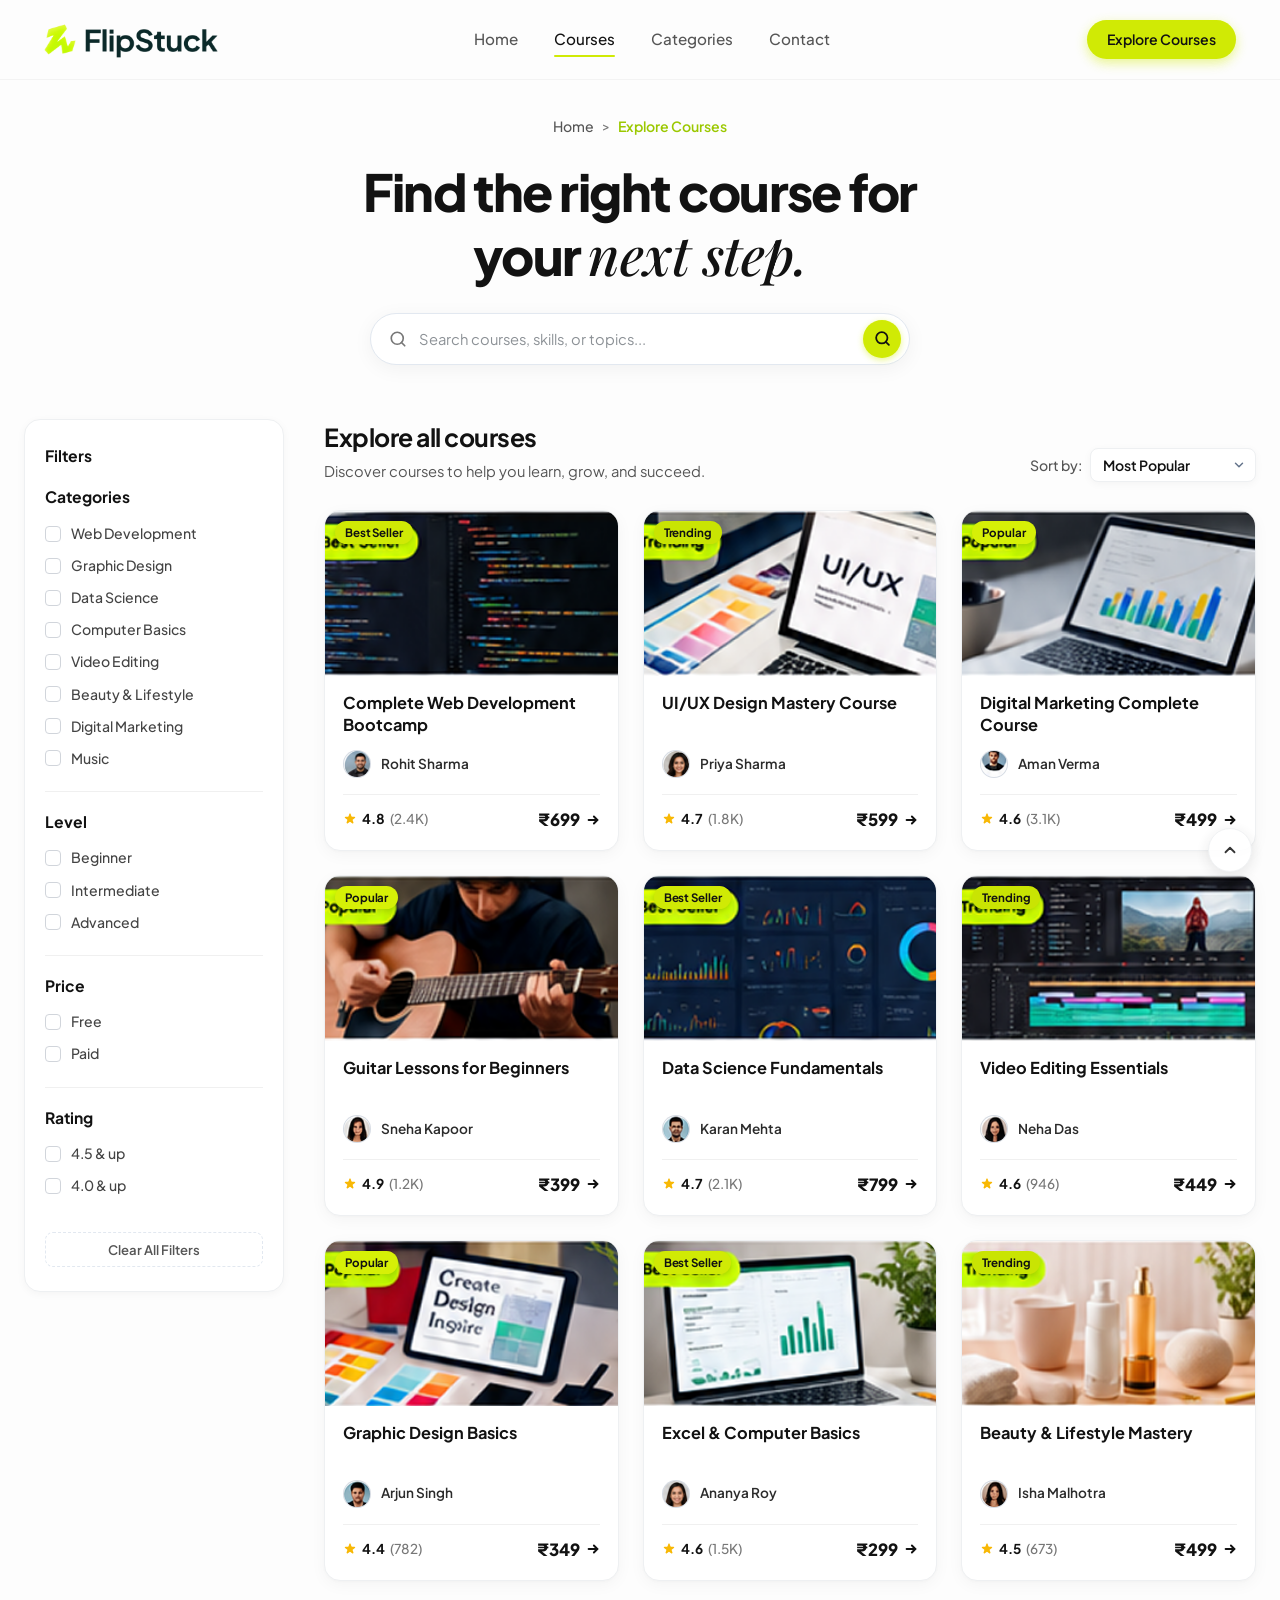
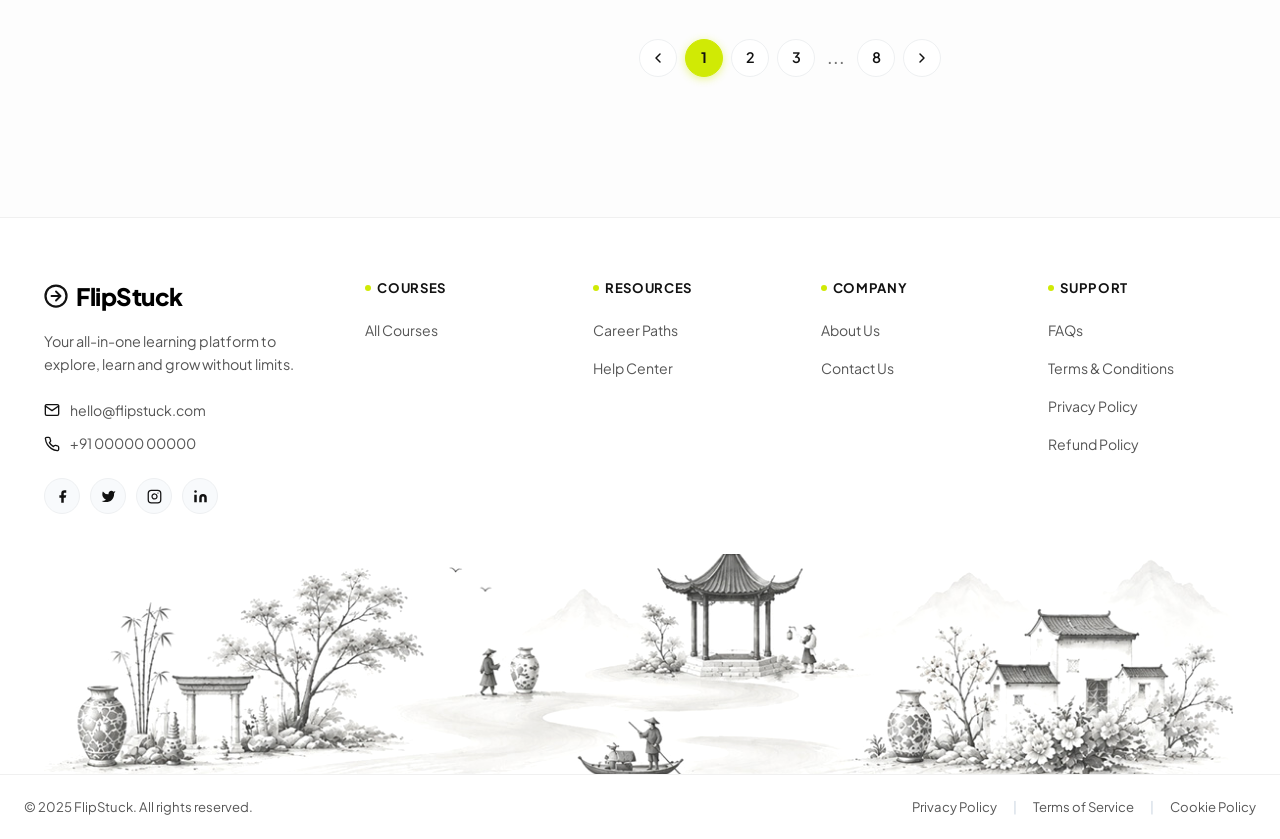
==== commit 05941442: "fix(nav): wire mobile menu items to live URLs, valid scroll targets, and pure CSS auto-close" ====
--- a/TaskThree/index.html
+++ b/TaskThree/index.html
@@ -46,52 +46,54 @@
       </a>
       
       <nav class="nav-links" aria-label="Main Navigation">
-        <a href="../T1/TaskOne/index.html" class="nav-link">Home</a>
-        <a href="index.html" class="nav-link active" aria-current="page">Courses</a>
+        <a href="https://sandbyte-flipstuck-task-one.vercel.app" class="nav-link">Home</a>
+        <a href="#courses" class="nav-link active" aria-current="page">Courses</a>
         <a href="#categories" class="nav-link">Categories</a>
         <a href="#contact" class="nav-link">Contact</a>
       </nav>
 
       <div class="header-right">
         <div class="header-action">
-          <a href="#exploreGrid" class="btn btn-primary btn-sm">Explore Courses</a>
+          <a href="#courses" class="btn btn-primary btn-sm">Explore Courses</a>
         </div>
-        <!-- Pure CSS Mobile Hamburger Button -->
-        <label for="mobile-menu-toggle" class="mobile-menu-btn" aria-label="Open mobile menu">
+        <!-- Pure CSS Mobile Hamburger Buttons -->
+        <a href="#mobileNavDrawer" class="mobile-menu-btn mobile-menu-open-btn" aria-label="Open mobile menu">
           <span class="hamburger-bar"></span>
           <span class="hamburger-bar"></span>
           <span class="hamburger-bar"></span>
-        </label>
+        </a>
+        <a href="#" class="mobile-menu-btn mobile-menu-close-btn" aria-label="Close mobile menu">
+          <span class="hamburger-bar"></span>
+          <span class="hamburger-bar"></span>
+          <span class="hamburger-bar"></span>
+        </a>
       </div>
     </div>
   </header>
 
   <!-- Pure CSS Mobile Navigation Drawer & Backdrop -->
-  <label for="mobile-menu-toggle" class="mobile-nav-backdrop" id="mobileNavBackdrop"></label>
   <aside class="mobile-nav-drawer" id="mobileNavDrawer" aria-label="Mobile Navigation Menu">
-    <div class="mobile-nav-header">
-      <a href="index.html" class="brand-logo">
-        <img src="Assets-2/logo-flip.svg" alt="FlipStuck" class="logo-img" width="130" height="35">
-      </a>
-      <label for="mobile-menu-toggle" class="mobile-nav-close" aria-label="Close menu">
-        <svg viewBox="0 0 24 24" width="20" height="20" fill="none" stroke="currentColor" stroke-width="2.2" stroke-linecap="round" stroke-linejoin="round">
-          <line x1="18" y1="6" x2="6" y2="18"></line>
-          <line x1="6" y1="6" x2="18" y2="18"></line>
-        </svg>
-      </label>
-    </div>
     <div class="mobile-nav-content">
       <ul class="mobile-nav-list">
-        <li><a href="../T1/TaskOne/index.html" class="mobile-nav-link">Home</a></li>
-        <li><a href="index.html" class="mobile-nav-link active">Courses</a></li>
-        <li><a href="#categories" class="mobile-nav-link">Categories</a></li>
-        <li><a href="#contact" class="mobile-nav-link">Contact</a></li>
+        <li>
+          <a href="https://sandbyte-flipstuck-task-one.vercel.app" class="mobile-nav-link">Home</a>
+        </li>
+        <li>
+          <a href="#courses" class="mobile-nav-link active">Courses</a>
+        </li>
+        <li>
+          <a href="#categories" class="mobile-nav-link">Categories</a>
+        </li>
+        <li>
+          <a href="#contact" class="mobile-nav-link">Contact</a>
+        </li>
       </ul>
       <div class="mobile-nav-action">
-        <a href="#exploreGrid" class="btn btn-primary mobile-cta-btn">Explore Courses</a>
+        <a href="#courses" class="btn btn-primary mobile-cta-btn">Explore Courses</a>
       </div>
     </div>
   </aside>
+  <a href="#" class="mobile-nav-backdrop" id="mobileNavBackdrop" aria-label="Close menu"></a>
 
   <!-- Pure CSS Mobile Filter Backdrop -->
   <label for="mobile-filter-toggle" class="filter-backdrop" id="filterBackdrop"></label>
@@ -102,7 +104,7 @@
       <div class="explore-hero-container">
         <!-- Breadcrumb -->
         <nav class="breadcrumb-nav" aria-label="Breadcrumbs">
-          <a href="../T1/TaskOne/index.html" class="breadcrumb-link">Home</a>
+          <a href="https://sandbyte-flipstuck-task-one.vercel.app" class="breadcrumb-link">Home</a>
           <span class="breadcrumb-separator" aria-hidden="true">&gt;</span>
           <span class="breadcrumb-current" aria-current="page">Explore Courses</span>
         </nav>
@@ -133,7 +135,9 @@
     </section>
 
     <!-- ================= MAIN EXPLORE CONTENT & FILTERS ================= -->
-    <section class="explore-main-section" id="exploreGrid">
+    <section class="explore-main-section" id="courses">
+      <div id="exploreGrid" class="scroll-target-anchor"></div>
+      <div id="categories" class="scroll-target-anchor"></div>
       <div class="explore-layout-container">
         
         <!-- Mobile Filter Bar (Visible on mobile/tablet) -->
@@ -183,7 +187,7 @@
             </div>
 
             <!-- Group 1: Categories -->
-            <div class="filter-group" id="categories">
+            <div class="filter-group" id="categoriesFilterGroup">
               <h3 class="filter-group-title">Categories</h3>
               <ul class="filter-options-list">
                 <li>
@@ -579,7 +583,7 @@
               </div>
               <div class="card-body">
                 <h3 class="card-course-title">
-                  <a href="../T2/index.html">Excel &amp; Computer Basics</a>
+                  <a href="https://sandbyte-flipstuck-task-two.vercel.app">Excel &amp; Computer Basics</a>
                 </h3>
                 <div class="card-instructor-row">
                   <img src="Assets-2/avatar-ananya.png" alt="Ananya Roy" class="instructor-avatar" width="28" height="28" loading="lazy">
@@ -593,7 +597,7 @@
                     <span class="rating-score">4.6</span>
                     <span class="rating-count">(1.5K)</span>
                   </div>
-                  <a href="../T2/index.html" class="card-price-action" aria-label="Enroll in Excel & Computer Basics for ₹299">
+                  <a href="https://sandbyte-flipstuck-task-two.vercel.app" class="card-price-action" aria-label="Enroll in Excel & Computer Basics for ₹299">
                     <span>₹299</span>
                     <svg class="arrow-icon" viewBox="0 0 16 16" fill="none" stroke="currentColor" stroke-width="2.2" stroke-linecap="round" stroke-linejoin="round" aria-hidden="true">
                       <line x1="3" y1="8" x2="13" y2="8"></line>
--- a/TaskThree/style.css
+++ b/TaskThree/style.css
@@ -57,6 +57,14 @@
   box-sizing: border-box;
   margin: 0;
   padding: 0;
+  scrollbar-width: none;
+  -ms-overflow-style: none;
+}
+
+*::-webkit-scrollbar {
+  display: none;
+  width: 0;
+  height: 0;
 }
 
 html {
@@ -64,6 +72,9 @@
   scroll-behavior: smooth;
   -webkit-font-smoothing: antialiased;
   -moz-osx-font-smoothing: grayscale;
+  overflow-x: hidden;
+  scrollbar-width: none;
+  -ms-overflow-style: none;
 }
 
 body {
@@ -75,6 +86,8 @@
   min-height: 100vh;
   display: flex;
   flex-direction: column;
+  scrollbar-width: none;
+  -ms-overflow-style: none;
 }
 
 main {
@@ -105,21 +118,23 @@
   cursor: pointer;
 }
 
-/* --- Accessibility: Skip to Content --- */
+/* --- Accessibility: Skip to Content (Completely hidden until focused) --- */
 .skip-link {
-  position: absolute;
-  top: -40px;
+  position: fixed;
+  top: -120px;
   left: 20px;
+  transform: translateY(-100%);
   background: var(--color-brand);
   color: #000;
   padding: 10px 16px;
   font-weight: 700;
   border-radius: var(--radius-sm);
   z-index: 10000;
-  transition: top 0.2s ease;
+  transition: transform 0.2s ease, top 0.2s ease;
 }
 .skip-link:focus {
   top: 15px;
+  transform: translateY(0);
 }
 
 /* --- Typography Utilities --- */
@@ -257,15 +272,22 @@
   width: 40px;
   height: 40px;
   cursor: pointer;
-  background: transparent;
+  background: transparent !important;
+  background-color: transparent !important;
   border: none;
   padding: 6px;
-  border-radius: 8px;
-  transition: background 0.2s;
-}
-
-.mobile-menu-btn:hover {
-  background-color: rgba(0, 0, 0, 0.04);
+  border-radius: 0;
+  box-shadow: none !important;
+  -webkit-tap-highlight-color: transparent;
+  outline: none;
+}
+
+.mobile-menu-btn:hover,
+.mobile-menu-btn:focus,
+.mobile-menu-btn:active {
+  background: transparent !important;
+  background-color: transparent !important;
+  box-shadow: none !important;
 }
 
 .hamburger-bar {
@@ -277,99 +299,156 @@
   transition: var(--transition);
 }
 
-/* Mobile Nav Drawer & Backdrop */
+.mobile-menu-close-btn {
+  display: none !important;
+}
+
+body:has(#mobileNavDrawer:target) .mobile-menu-open-btn {
+  display: none !important;
+}
+
+body:has(#mobileNavDrawer:target) .mobile-menu-close-btn {
+  display: flex !important;
+}
+
+.mobile-menu-close-btn .hamburger-bar:nth-child(1) {
+  transform: translateY(7px) rotate(45deg);
+}
+
+.mobile-menu-close-btn .hamburger-bar:nth-child(2) {
+  opacity: 0;
+  transform: scale(0.2);
+}
+
+.mobile-menu-close-btn .hamburger-bar:nth-child(3) {
+  transform: translateY(-7px) rotate(-45deg);
+}
+
+/* Animated Hamburger to X */
+.mobile-menu-toggle-checkbox:checked ~ .site-header .hamburger-bar:nth-child(1) {
+  transform: translateY(7px) rotate(45deg);
+}
+
+.mobile-menu-toggle-checkbox:checked ~ .site-header .hamburger-bar:nth-child(2) {
+  opacity: 0;
+}
+
+.mobile-menu-toggle-checkbox:checked ~ .site-header .hamburger-bar:nth-child(3) {
+  transform: translateY(-7px) rotate(-45deg);
+}
+
+/* Pure CSS Mobile Navigation Dropdown (Drops down from Top) */
 .mobile-nav-backdrop {
-  display: none;
   position: fixed;
   inset: 0;
   background-color: rgba(0, 0, 0, 0.45);
   backdrop-filter: blur(4px);
-  z-index: 1001;
+  -webkit-backdrop-filter: blur(4px);
+  z-index: 998;
   opacity: 0;
+  pointer-events: none;
   transition: opacity 0.3s ease;
-  pointer-events: none;
 }
 
 .mobile-nav-drawer {
   position: fixed;
-  top: 0;
-  right: -320px;
-  width: 300px;
-  height: 100vh;
+  top: var(--header-height);
+  left: 0;
+  right: 0;
+  width: 100%;
+  height: auto;
+  max-height: calc(100vh - var(--header-height));
   background-color: #ffffff;
-  z-index: 1002;
-  box-shadow: -8px 0 30px rgba(0, 0, 0, 0.15);
-  transition: right 0.32s cubic-bezier(0.16, 1, 0.3, 1);
+  z-index: 999;
+  box-shadow: 0 12px 35px rgba(0, 0, 0, 0.12);
   display: flex;
   flex-direction: column;
-  padding: 24px;
+  transform: translateY(-100%);
+  visibility: hidden;
+  transition: transform 0.32s cubic-bezier(0.16, 1, 0.3, 1), visibility 0s linear 0.32s;
+  padding: 20px 24px 28px;
+  overflow-y: auto;
+  border-bottom: 1px solid var(--color-border);
 }
 
 .mobile-nav-header {
-  display: flex;
-  align-items: center;
-  justify-content: space-between;
-  padding-bottom: 20px;
-  border-bottom: 1px solid var(--color-border);
-}
-
-.mobile-nav-close {
-  cursor: pointer;
-  display: flex;
-  align-items: center;
-  justify-content: center;
-  width: 36px;
-  height: 36px;
-  border-radius: 50%;
-  background-color: #f5f5f5;
-  color: var(--color-text-primary);
-  transition: var(--transition);
-}
-
-.mobile-nav-close:hover {
-  background-color: #e5e5e5;
+  display: none;
 }
 
 .mobile-nav-list {
   list-style: none;
   display: flex;
   flex-direction: column;
-  gap: 16px;
-  margin-top: 28px;
+  gap: 12px;
+  margin-top: 0;
+  margin-bottom: 20px;
 }
 
 .mobile-nav-link {
-  font-size: 1.1rem;
+  font-size: 1.05rem;
   font-weight: 600;
   color: var(--color-text-primary);
   padding: 8px 0;
   display: block;
-}
-
-.mobile-nav-link:hover {
-  color: var(--color-brand-text);
-  padding-left: 6px;
+  border-bottom: 1px solid rgba(0, 0, 0, 0.03);
+}
+
+.mobile-nav-link:hover,
+.mobile-nav-link.active {
+  color: var(--color-brand-accent);
+  padding-left: 4px;
+}
+
+.mobile-nav-item-label {
+  display: block;
+  width: 100%;
+  cursor: pointer;
+  -webkit-tap-highlight-color: transparent;
 }
 
 .mobile-nav-action {
-  margin-top: auto;
-  padding-top: 24px;
-  border-top: 1px solid var(--color-border);
+  margin-top: 0;
+  padding-top: 4px;
 }
 
 .mobile-cta-btn {
   width: 100%;
 }
 
-/* Mobile Menu Opened States */
+/* Scroll Margins for Fixed Header Offset */
+#courses,
+#exploreGrid,
+#categories,
+#contact,
+.scroll-target-anchor {
+  scroll-margin-top: calc(var(--header-height) + 16px);
+}
+
+.scroll-target-anchor {
+  display: block;
+  position: relative;
+  visibility: hidden;
+  height: 0;
+  width: 100%;
+  margin: 0;
+  padding: 0;
+  border: 0;
+  pointer-events: none;
+}
+
+/* Mobile Menu Opened States (Top Down: :target or :checked) */
+#mobileNavDrawer:target ~ .mobile-nav-backdrop,
+body:has(#mobileNavDrawer:target) .mobile-nav-backdrop,
 .mobile-menu-toggle-checkbox:checked ~ .mobile-nav-backdrop {
-  display: block;
   opacity: 1;
   pointer-events: auto;
 }
 
+#mobileNavDrawer:target,
 .mobile-menu-toggle-checkbox:checked ~ .mobile-nav-drawer {
-  right: 0;
+  transform: translateY(0);
+  visibility: visible;
+  transition: transform 0.32s cubic-bezier(0.16, 1, 0.3, 1), visibility 0s linear 0s;
 }
 
 /* ==========================================================================
@@ -1343,7 +1422,19 @@
     display: none;
   }
 
-  .mobile-menu-btn {
+  .mobile-menu-open-btn {
+    display: flex;
+  }
+
+  .mobile-menu-close-btn {
+    display: none;
+  }
+
+  body:has(#mobileNavDrawer:target) .mobile-menu-open-btn {
+    display: none;
+  }
+
+  body:has(#mobileNavDrawer:target) .mobile-menu-close-btn {
     display: flex;
   }
 
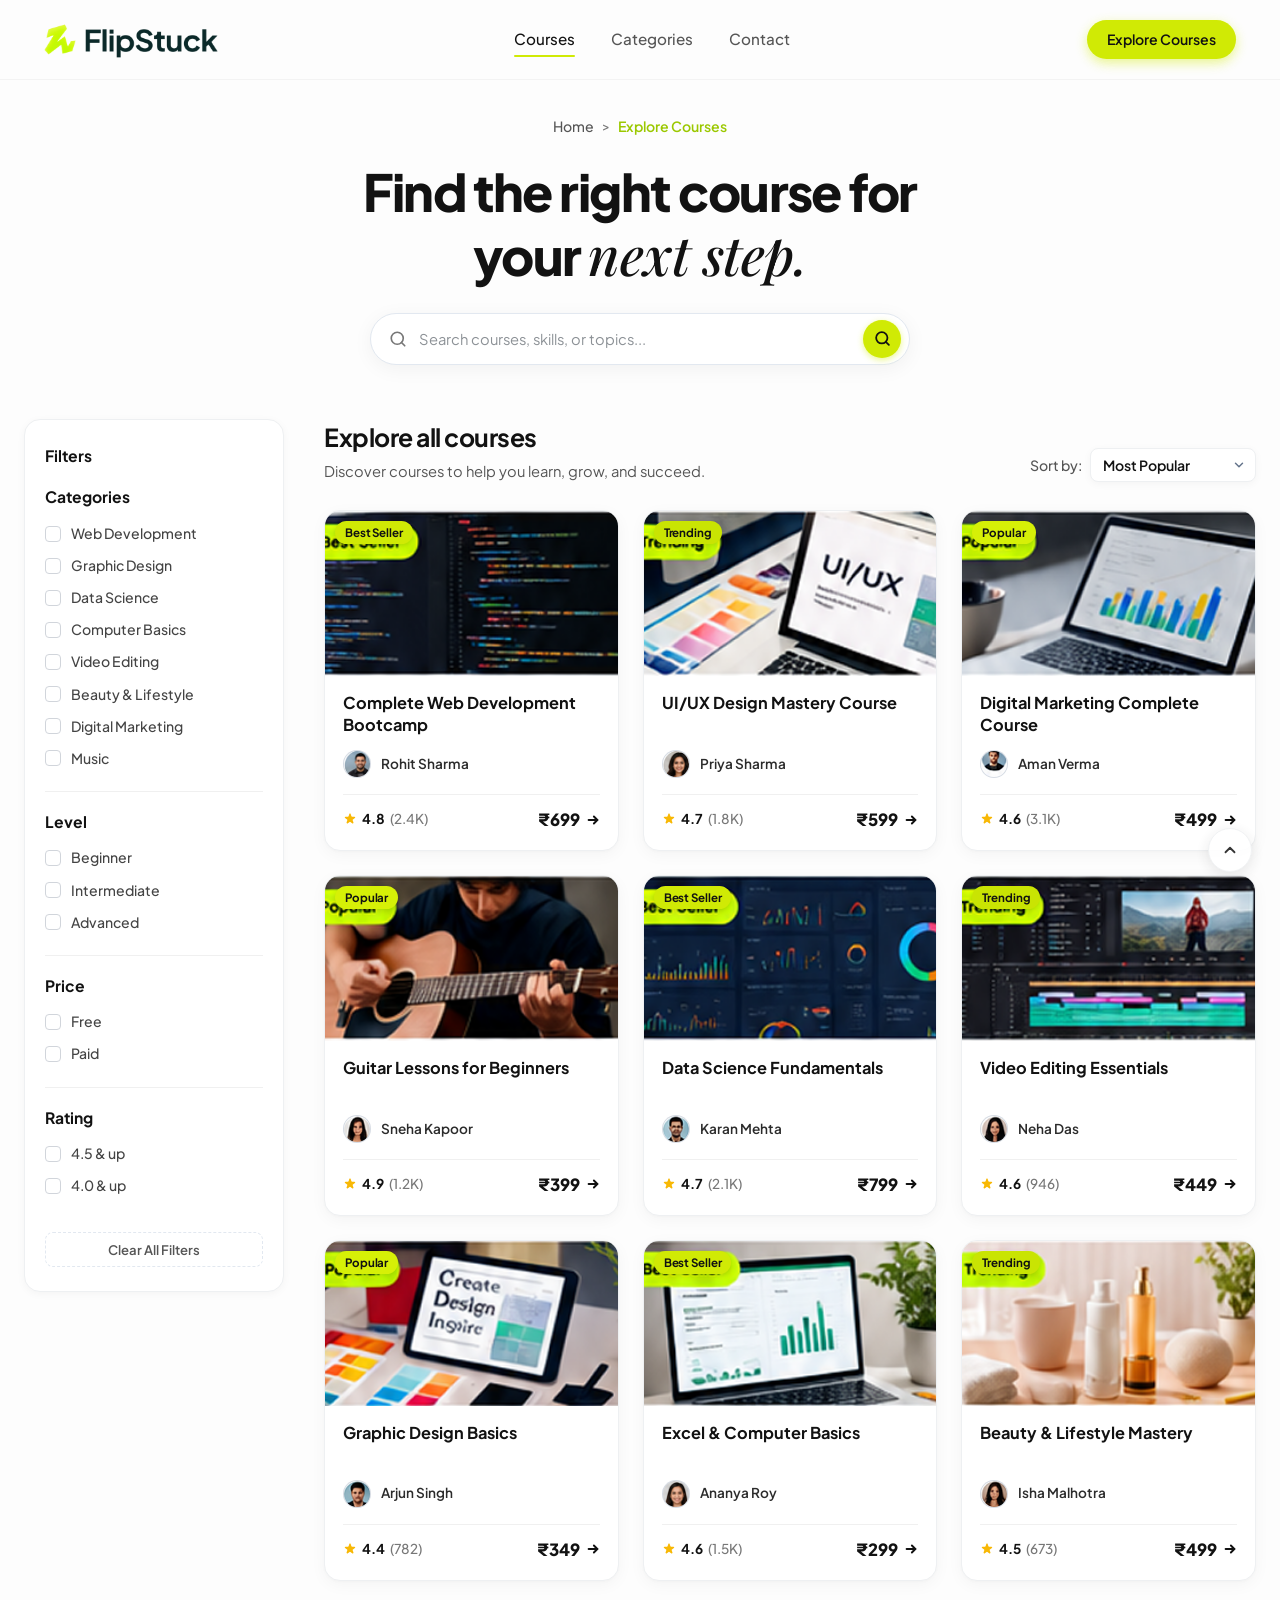
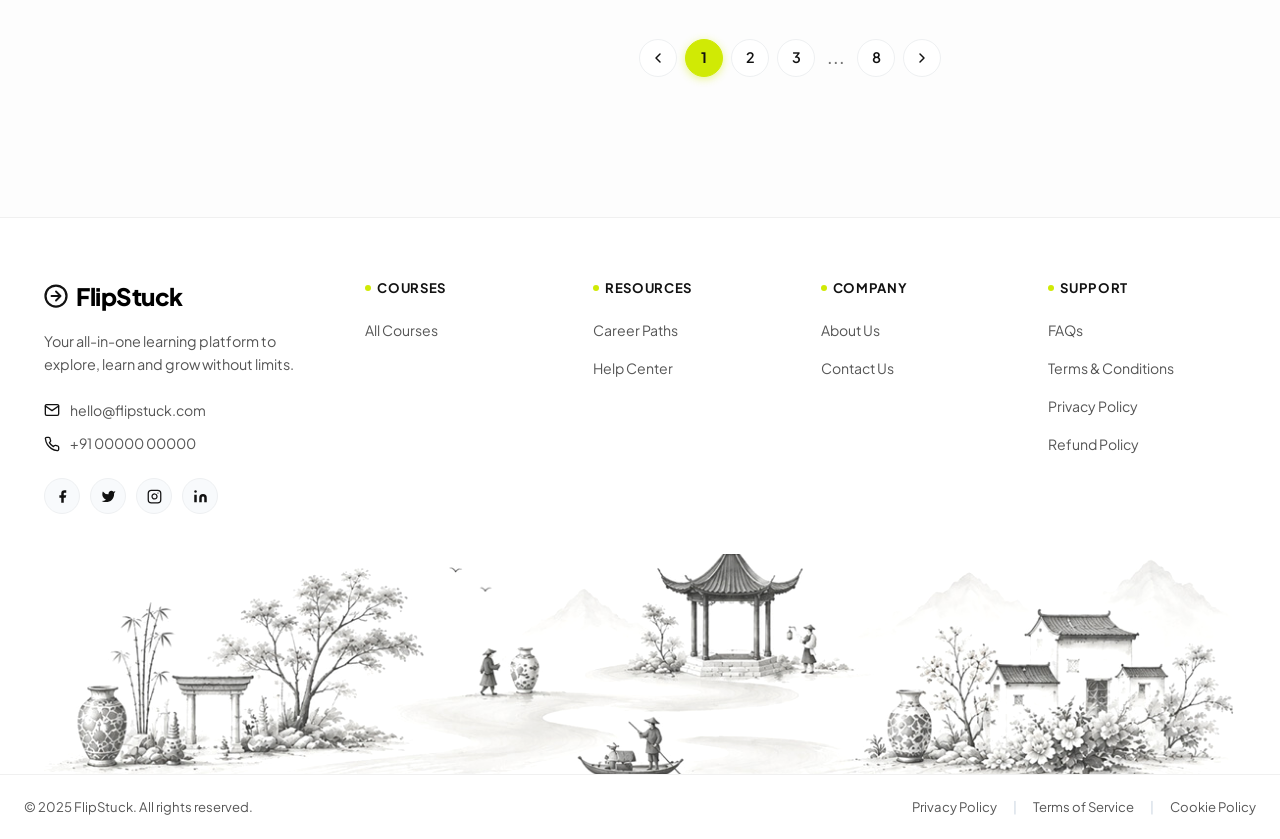
==== commit 1fa2946b: "fix(nav): isolate task three as independent project with strictly self-contained links" ====
--- a/TaskThree/index.html
+++ b/TaskThree/index.html
@@ -46,7 +46,6 @@
       </a>
       
       <nav class="nav-links" aria-label="Main Navigation">
-        <a href="https://sandbyte-flipstuck-task-one.vercel.app" class="nav-link">Home</a>
         <a href="#courses" class="nav-link active" aria-current="page">Courses</a>
         <a href="#categories" class="nav-link">Categories</a>
         <a href="#contact" class="nav-link">Contact</a>
@@ -76,9 +75,6 @@
     <div class="mobile-nav-content">
       <ul class="mobile-nav-list">
         <li>
-          <a href="https://sandbyte-flipstuck-task-one.vercel.app" class="mobile-nav-link">Home</a>
-        </li>
-        <li>
           <a href="#courses" class="mobile-nav-link active">Courses</a>
         </li>
         <li>
@@ -104,7 +100,7 @@
       <div class="explore-hero-container">
         <!-- Breadcrumb -->
         <nav class="breadcrumb-nav" aria-label="Breadcrumbs">
-          <a href="https://sandbyte-flipstuck-task-one.vercel.app" class="breadcrumb-link">Home</a>
+          <a href="index.html" class="breadcrumb-link">Home</a>
           <span class="breadcrumb-separator" aria-hidden="true">&gt;</span>
           <span class="breadcrumb-current" aria-current="page">Explore Courses</span>
         </nav>
@@ -583,7 +579,7 @@
               </div>
               <div class="card-body">
                 <h3 class="card-course-title">
-                  <a href="https://sandbyte-flipstuck-task-two.vercel.app">Excel &amp; Computer Basics</a>
+                  <a href="#">Excel &amp; Computer Basics</a>
                 </h3>
                 <div class="card-instructor-row">
                   <img src="Assets-2/avatar-ananya.png" alt="Ananya Roy" class="instructor-avatar" width="28" height="28" loading="lazy">
@@ -597,7 +593,7 @@
                     <span class="rating-score">4.6</span>
                     <span class="rating-count">(1.5K)</span>
                   </div>
-                  <a href="https://sandbyte-flipstuck-task-two.vercel.app" class="card-price-action" aria-label="Enroll in Excel & Computer Basics for ₹299">
+                  <a href="#" class="card-price-action" aria-label="Enroll in Excel & Computer Basics for ₹299">
                     <span>₹299</span>
                     <svg class="arrow-icon" viewBox="0 0 16 16" fill="none" stroke="currentColor" stroke-width="2.2" stroke-linecap="round" stroke-linejoin="round" aria-hidden="true">
                       <line x1="3" y1="8" x2="13" y2="8"></line>
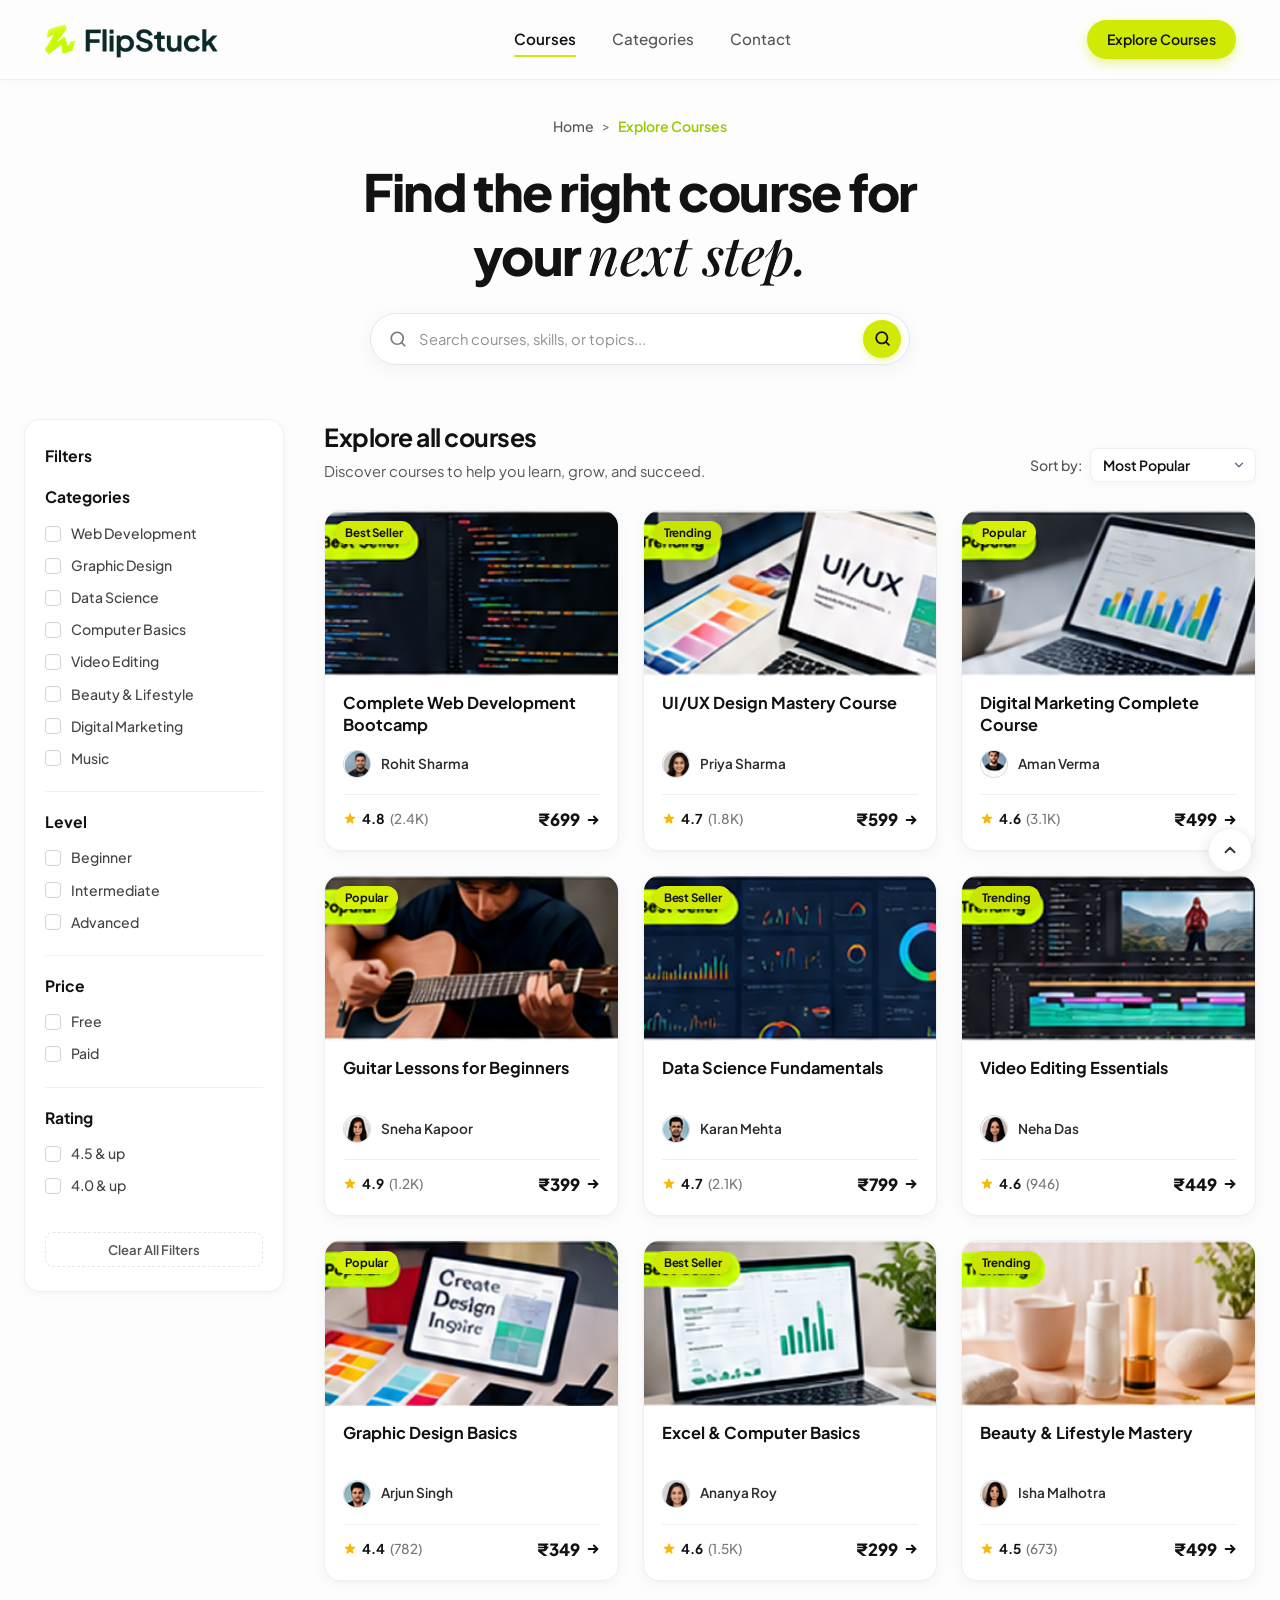
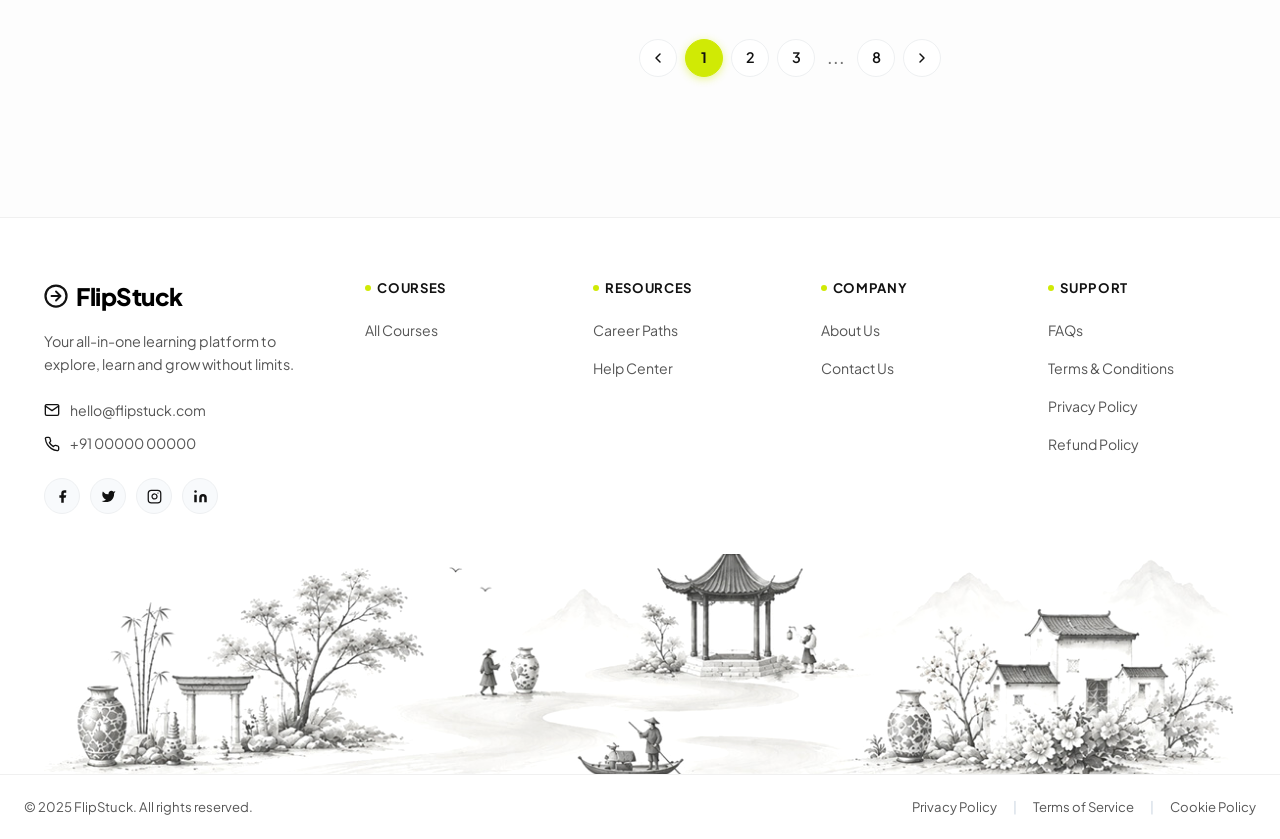
==== commit b8e4b2a1: "fix(nav): apply authentic brand active pill and glowing dot indicator to mobile menu" ====
--- a/TaskThree/index.html
+++ b/TaskThree/index.html
@@ -75,7 +75,7 @@
     <div class="mobile-nav-content">
       <ul class="mobile-nav-list">
         <li>
-          <a href="#courses" class="mobile-nav-link active">Courses</a>
+          <a href="#courses" class="mobile-nav-link active" aria-current="page">Courses</a>
         </li>
         <li>
           <a href="#categories" class="mobile-nav-link">Categories</a>
--- a/TaskThree/style.css
+++ b/TaskThree/style.css
@@ -86,6 +86,7 @@
   min-height: 100vh;
   display: flex;
   flex-direction: column;
+  padding-top: var(--header-height);
   scrollbar-width: none;
   -ms-overflow-style: none;
 }
@@ -183,21 +184,24 @@
    HEADER / NAVBAR
    ========================================================================== */
 .site-header {
-  position: sticky;
+  position: fixed;
   top: 0;
+  left: 0;
+  right: 0;
   width: 100%;
   height: var(--header-height);
-  background-color: rgba(253, 253, 253, 0.92);
-  backdrop-filter: blur(12px);
-  -webkit-backdrop-filter: blur(12px);
+  background-color: rgba(253, 253, 253, 0.95);
+  backdrop-filter: blur(14px);
+  -webkit-backdrop-filter: blur(14px);
   z-index: 1000;
-  border-bottom: 1px solid rgba(0, 0, 0, 0.04);
+  border-bottom: 1px solid rgba(0, 0, 0, 0.05);
+  box-shadow: 0 2px 14px rgba(0, 0, 0, 0.03);
   transition: var(--transition);
 }
 
 .site-header.scrolled {
-  background-color: rgba(255, 255, 255, 0.96);
-  box-shadow: 0 4px 20px rgba(0, 0, 0, 0.06);
+  background-color: rgba(255, 255, 255, 0.98);
+  box-shadow: 0 4px 20px rgba(0, 0, 0, 0.07);
   border-bottom-color: rgba(0, 0, 0, 0.08);
 }
 
@@ -237,12 +241,45 @@
   padding: 6px 0;
 }
 
-.nav-link:hover,
+.nav-link:hover {
+  color: var(--color-text-primary);
+}
+
 .nav-link.active {
   color: var(--color-text-primary);
+  font-weight: 600;
 }
 
 .nav-link.active::after {
+  content: '';
+  position: absolute;
+  bottom: 0;
+  left: 0;
+  width: 100%;
+  height: 2px;
+  background-color: var(--color-brand);
+  border-radius: 2px;
+}
+
+body:has(#categories:target) .nav-link[href="#courses"]::after,
+body:has(#contact:target) .nav-link[href="#courses"]::after {
+  display: none;
+}
+
+body:has(#categories:target) .nav-link[href="#courses"],
+body:has(#contact:target) .nav-link[href="#courses"] {
+  font-weight: 500;
+  color: var(--color-text-secondary);
+}
+
+body:has(#categories:target) .nav-link[href="#categories"],
+body:has(#contact:target) .nav-link[href="#contact"] {
+  color: var(--color-text-primary);
+  font-weight: 600;
+}
+
+body:has(#categories:target) .nav-link[href="#categories"]::after,
+body:has(#contact:target) .nav-link[href="#contact"]::after {
   content: '';
   position: absolute;
   bottom: 0;
@@ -379,24 +416,81 @@
   list-style: none;
   display: flex;
   flex-direction: column;
-  gap: 12px;
+  gap: 8px;
   margin-top: 0;
   margin-bottom: 20px;
 }
 
 .mobile-nav-link {
-  font-size: 1.05rem;
-  font-weight: 600;
-  color: var(--color-text-primary);
-  padding: 8px 0;
-  display: block;
-  border-bottom: 1px solid rgba(0, 0, 0, 0.03);
-}
-
-.mobile-nav-link:hover,
+  font-size: 1.02rem;
+  font-weight: 500;
+  color: var(--color-text-secondary);
+  padding: 10px 14px;
+  display: flex;
+  align-items: center;
+  border-radius: var(--radius-sm);
+  text-decoration: none;
+  transition: all 0.2s ease;
+  border-bottom: none;
+}
+
+.mobile-nav-link:hover {
+  background-color: var(--color-bg-subtle);
+  color: var(--color-text-primary);
+  padding-left: 18px;
+}
+
 .mobile-nav-link.active {
-  color: var(--color-brand-accent);
-  padding-left: 4px;
+  background-color: var(--color-brand-subtle);
+  color: var(--color-text-primary);
+  font-weight: 700;
+  padding-left: 14px;
+}
+
+.mobile-nav-link.active::before {
+  content: '';
+  display: inline-block;
+  width: 8px;
+  height: 8px;
+  border-radius: 50%;
+  background-color: var(--color-brand);
+  margin-right: 10px;
+  box-shadow: 0 0 6px var(--color-brand-glow);
+  flex-shrink: 0;
+}
+
+/* Dynamic Active State on In-Page Section Targets */
+body:has(#categories:target) .mobile-nav-link[href="#categories"],
+body:has(#contact:target) .mobile-nav-link[href="#contact"] {
+  background-color: var(--color-brand-subtle);
+  color: var(--color-text-primary);
+  font-weight: 700;
+  padding-left: 14px;
+}
+
+body:has(#categories:target) .mobile-nav-link[href="#categories"]::before,
+body:has(#contact:target) .mobile-nav-link[href="#contact"]::before {
+  content: '';
+  display: inline-block;
+  width: 8px;
+  height: 8px;
+  border-radius: 50%;
+  background-color: var(--color-brand);
+  margin-right: 10px;
+  box-shadow: 0 0 6px var(--color-brand-glow);
+  flex-shrink: 0;
+}
+
+body:has(#categories:target) .mobile-nav-link[href="#courses"],
+body:has(#contact:target) .mobile-nav-link[href="#courses"] {
+  background-color: transparent;
+  color: var(--color-text-secondary);
+  font-weight: 500;
+}
+
+body:has(#categories:target) .mobile-nav-link[href="#courses"]::before,
+body:has(#contact:target) .mobile-nav-link[href="#courses"]::before {
+  display: none;
 }
 
 .mobile-nav-item-label {
